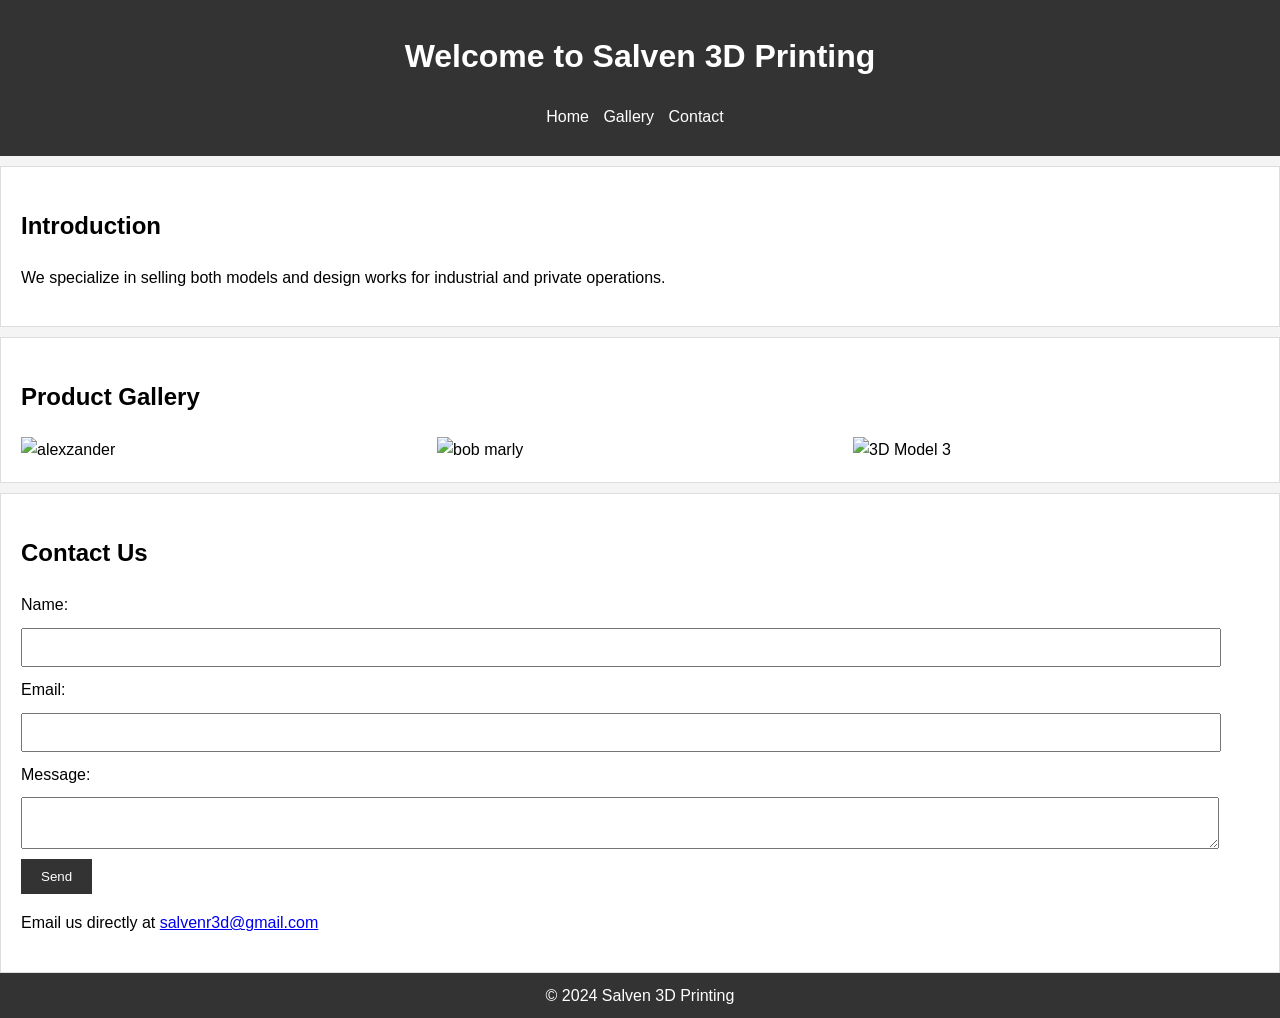
==== index.html @ 59ecc797 "Update index.html" ====
<!DOCTYPE html>
<html lang="en">
<head>
    <meta charset="UTF-8">
    <meta name="viewport" content="width=device-width, initial-scale=1.0">
    <title>Salven 3D Printing</title>
    <link rel="stylesheet" href="styles.css">
</head>
<body>
    <header>
        <h1>Welcome to Salven 3D Printing</h1>
        <nav>
            <ul>
                <li><a href="#introduction">Home</a></li>
                <li><a href="#gallery">Gallery</a></li>
                <li><a href="#contact">Contact</a></li>
            </ul>
        </nav>
    </header>

    <section id="introduction">
        <h2>Introduction</h2>
        <p>We specialize in selling both models and design works for industrial and private operations.</p>
    </section>

    <section id="gallery">
        <h2>Product Gallery</h2>
        <div class="photo-grid">
            <img src="photo1.jpg" alt="alexzander">
            <img src="photo2.jpg" alt="bob marly ">
            <img src="C:\Users\1rsal\OneDrive\Bilder\Saved Pictures" alt="3D Model 3">
            <!-- Add more images as needed -->
        </div>
    </section>

    <section id="contact">
        <h2>Contact Us</h2>
        <form>
            <label for="name">Name:</label>
            <input type="text" id="name" name="name" required>
            <label for="email">Email:</label>
            <input type="email" id="email" name="email" required>
            <label for="message">Message:</label>
            <textarea id="message" name="message" required></textarea>
            <button type="submit">Send</button>
        </form>
        <p>Email us directly at <a href="mailto:salvenr3d@gmail.com">salvenr3d@gmail.com</a></p>
    </section>

    <footer>
        <p>&copy; 2024 Salven 3D Printing</p>
    </footer>
</body>
</html>
---- styles.css ----
body {
    font-family: Arial, sans-serif;
    line-height: 1.6;
    margin: 0;
    padding: 0;
    background: #f4f4f4;
}

header {
    background: #333;
    color: #fff;
    padding: 10px 20px;
    text-align: center;
}

nav ul {
    list-style: none;
    padding: 0;
}

nav ul li {
    display: inline;
    margin-right: 10px;
}

nav ul li a {
    color: #fff;
    text-decoration: none;
}

section {
    padding: 20px;
    margin-top: 10px;
    background: #fff;
    border: 1px solid #ddd;
}

.photo-grid {
    display: grid;
    grid-template-columns: repeat(3, 1fr);
    gap: 10px;
}

.photo-grid img {
    width: 100%;
    height: auto;
}

footer {
    text-align: center;
    padding: 10px 0;
    background: #333;
    color: #fff;
}

form label, form input, form textarea {
    display: block;
    margin: 10px 0;
}

form input, form textarea {
    width: 95%;
    padding: 10px;
}

form button {
    display: inline-block;
    padding: 10px 20px;
    background: #333;
    color: #fff;
    border: none;
    cursor: pointer;
}

footer p {
    margin: 0;
}
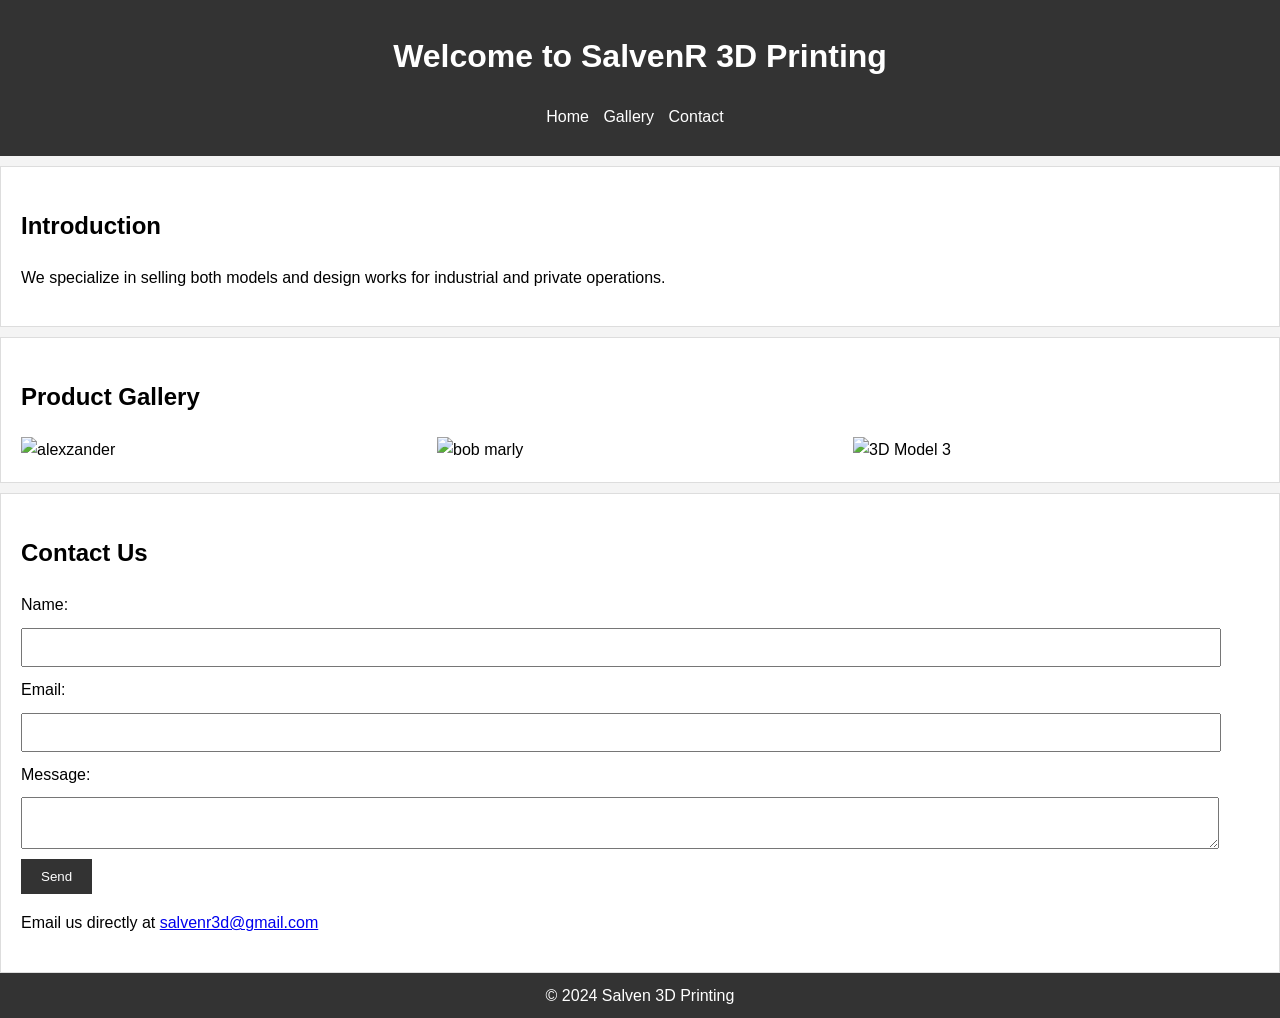
==== commit 6ae9f183: "Update index.html" ====
--- a/index.html
+++ b/index.html
@@ -3,12 +3,12 @@
 <head>
     <meta charset="UTF-8">
     <meta name="viewport" content="width=device-width, initial-scale=1.0">
-    <title>Salven 3D Printing</title>
+    <title>SalvenR 3D Printing</title>
     <link rel="stylesheet" href="styles.css">
 </head>
 <body>
     <header>
-        <h1>Welcome to Salven 3D Printing</h1>
+        <h1>Welcome to SalvenR 3D Printing</h1>
         <nav>
             <ul>
                 <li><a href="#introduction">Home</a></li>
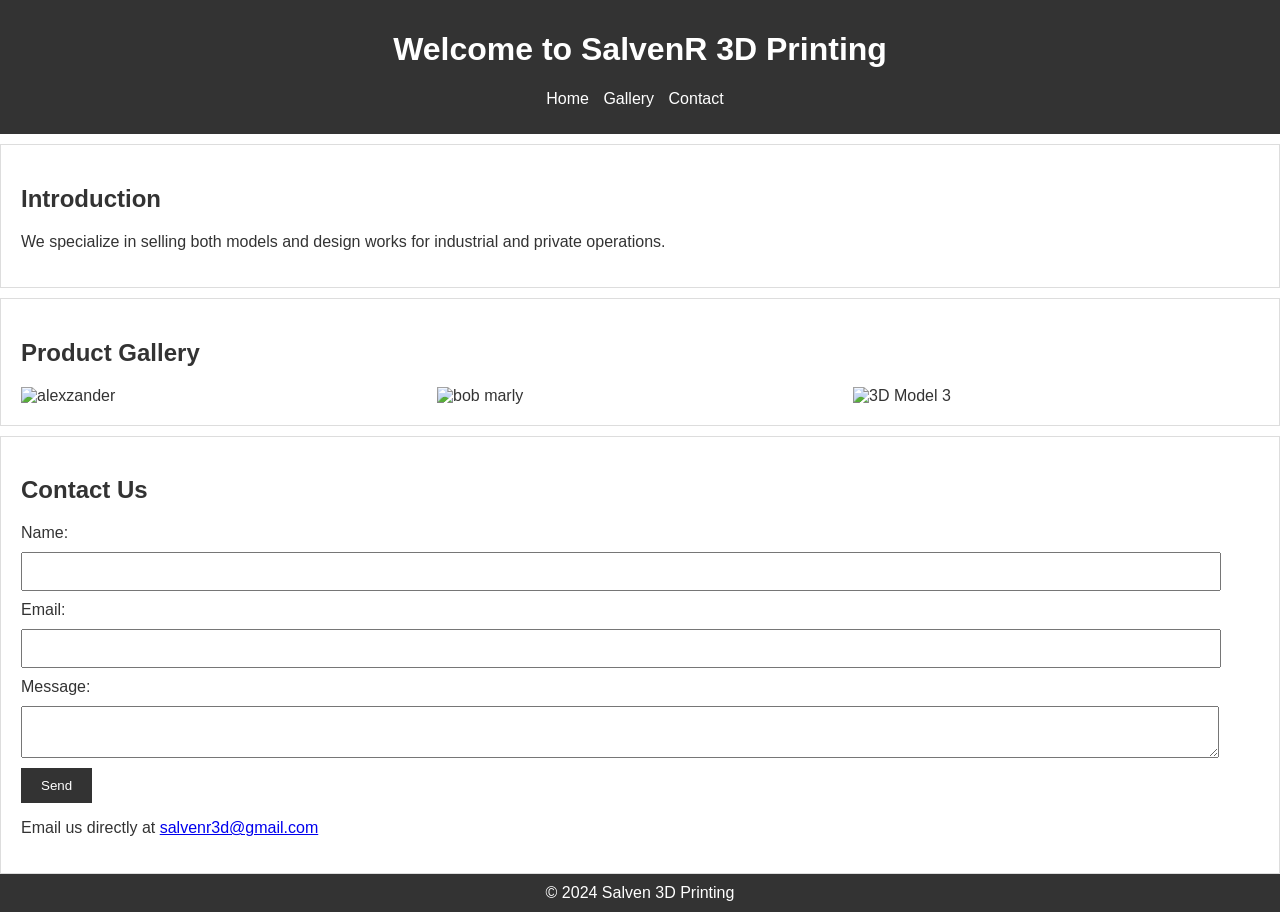
==== commit c695b893: "Update index.html" ====
--- a/index.html
+++ b/index.html
@@ -28,7 +28,7 @@
         <div class="photo-grid">
             <img src="photo1.jpg" alt="alexzander">
             <img src="photo2.jpg" alt="bob marly ">
-            <img src="C:\Users\1rsal\OneDrive\Bilder\Saved Pictures" alt="3D Model 3">
+            <img src="https://drive.google.com/file/d/1BnkYKlofhI4ng4POTzbJ_2HjD_V9tHUJ/view?usp=sharing" alt="3D Model 3">
             <!-- Add more images as needed -->
         </div>
     </section>
--- a/styles.css
+++ b/styles.css
@@ -1,9 +1,13 @@
 body {
-    font-family: Arial, sans-serif;
-    line-height: 1.6;
+    background-image: url(' https://drive.google.com/file/d/1BnkYKlofhI4ng4POTzbJ_2HjD_V9tHUJ/view?usp=sharing'); /* URL of the image */
+    background-size: cover; /* Cover the entire page */
+    background-position: center; /* Center the background image */
+    background-repeat: no-repeat; /* Do not repeat the image */
+    background-attachment: fixed; /* Optional: makes the background fixed during scroll */
+    font-family: 'Arial', sans-serif;
+    color: #333;
     margin: 0;
     padding: 0;
-    background: #f4f4f4;
 }
 
 header {
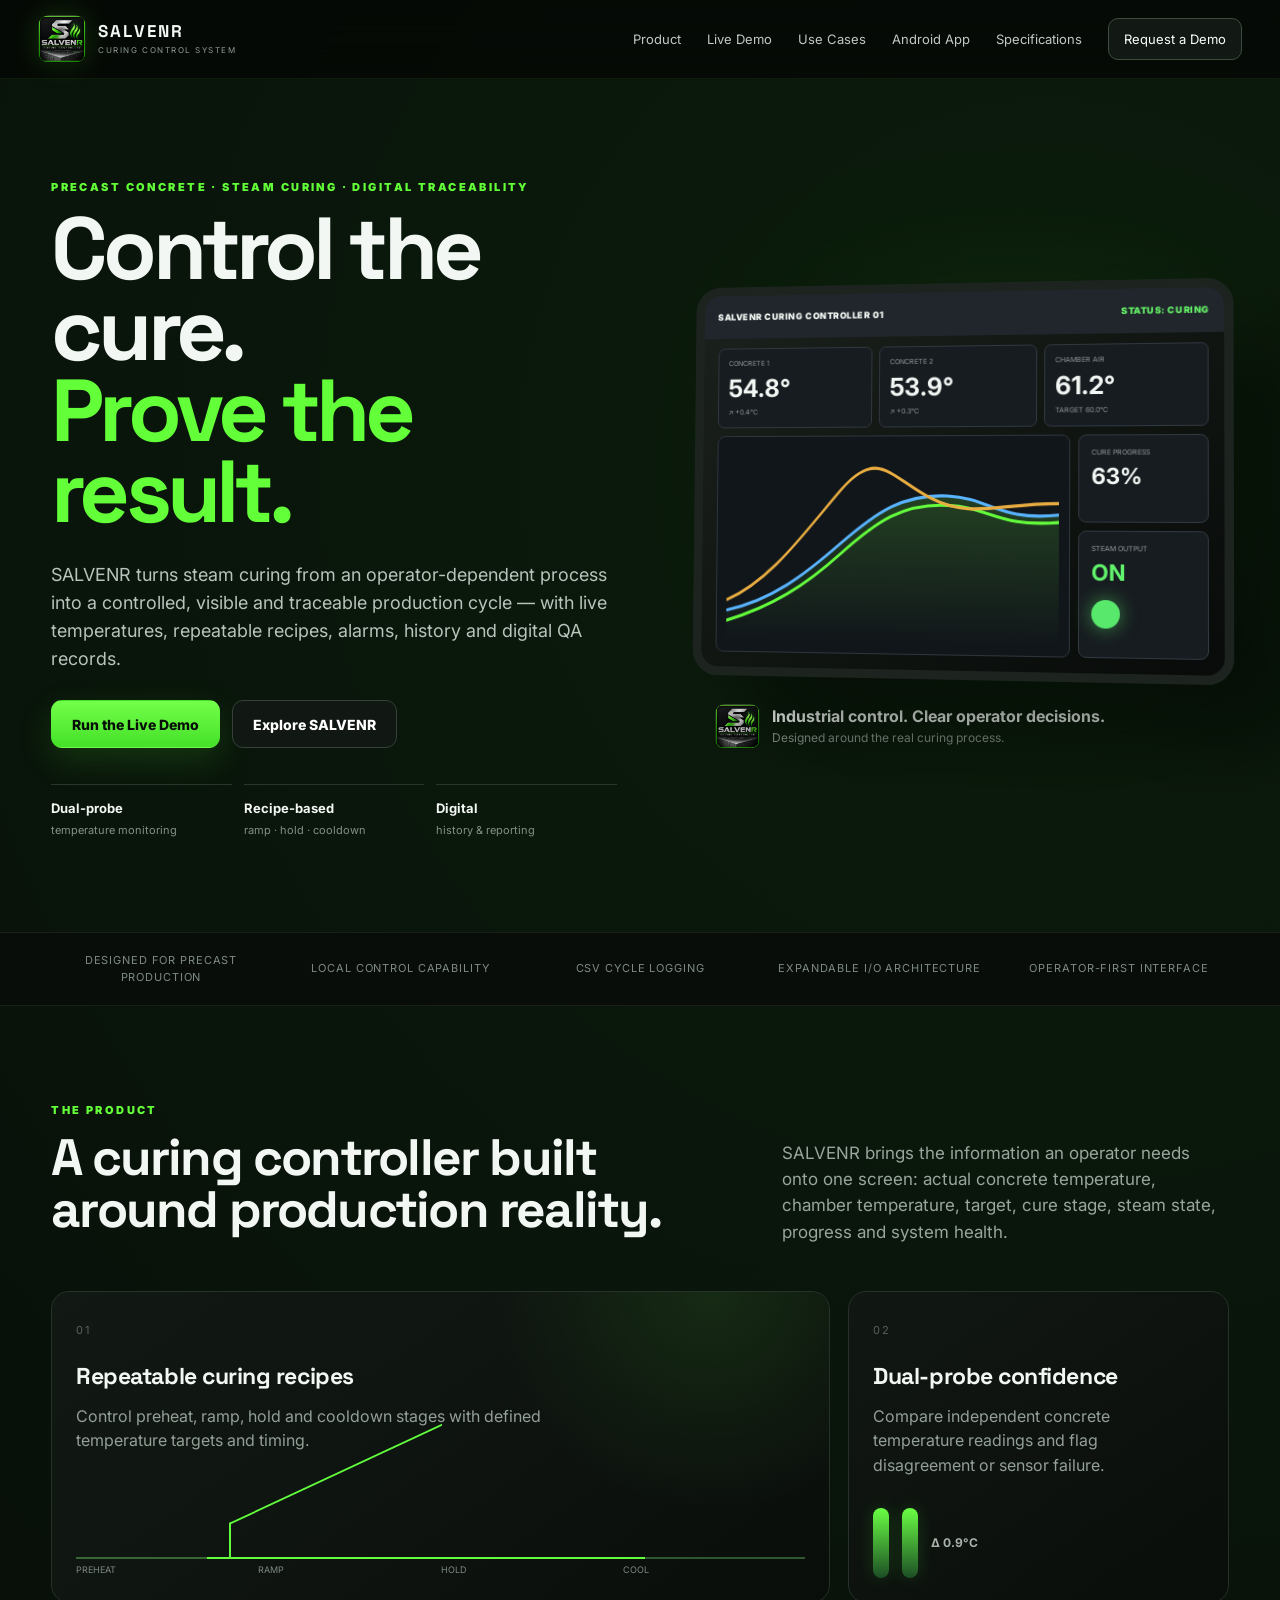
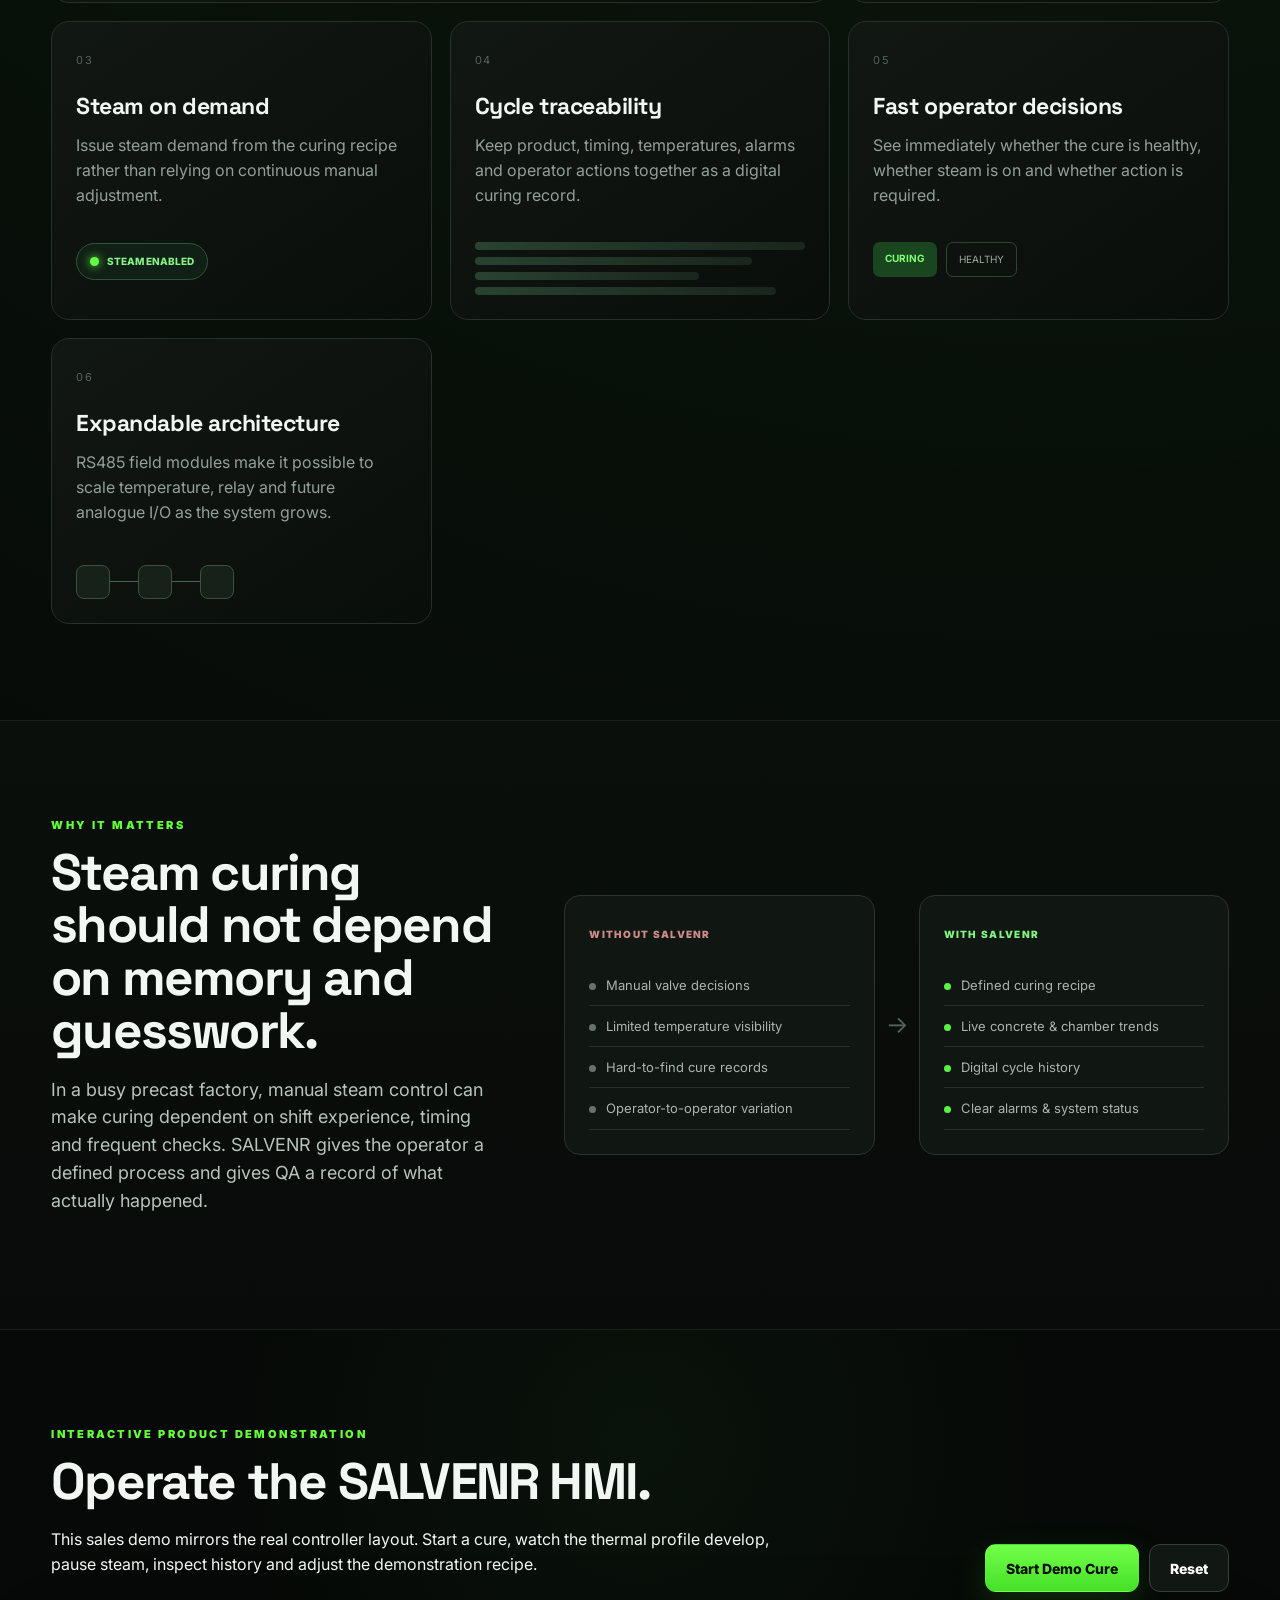
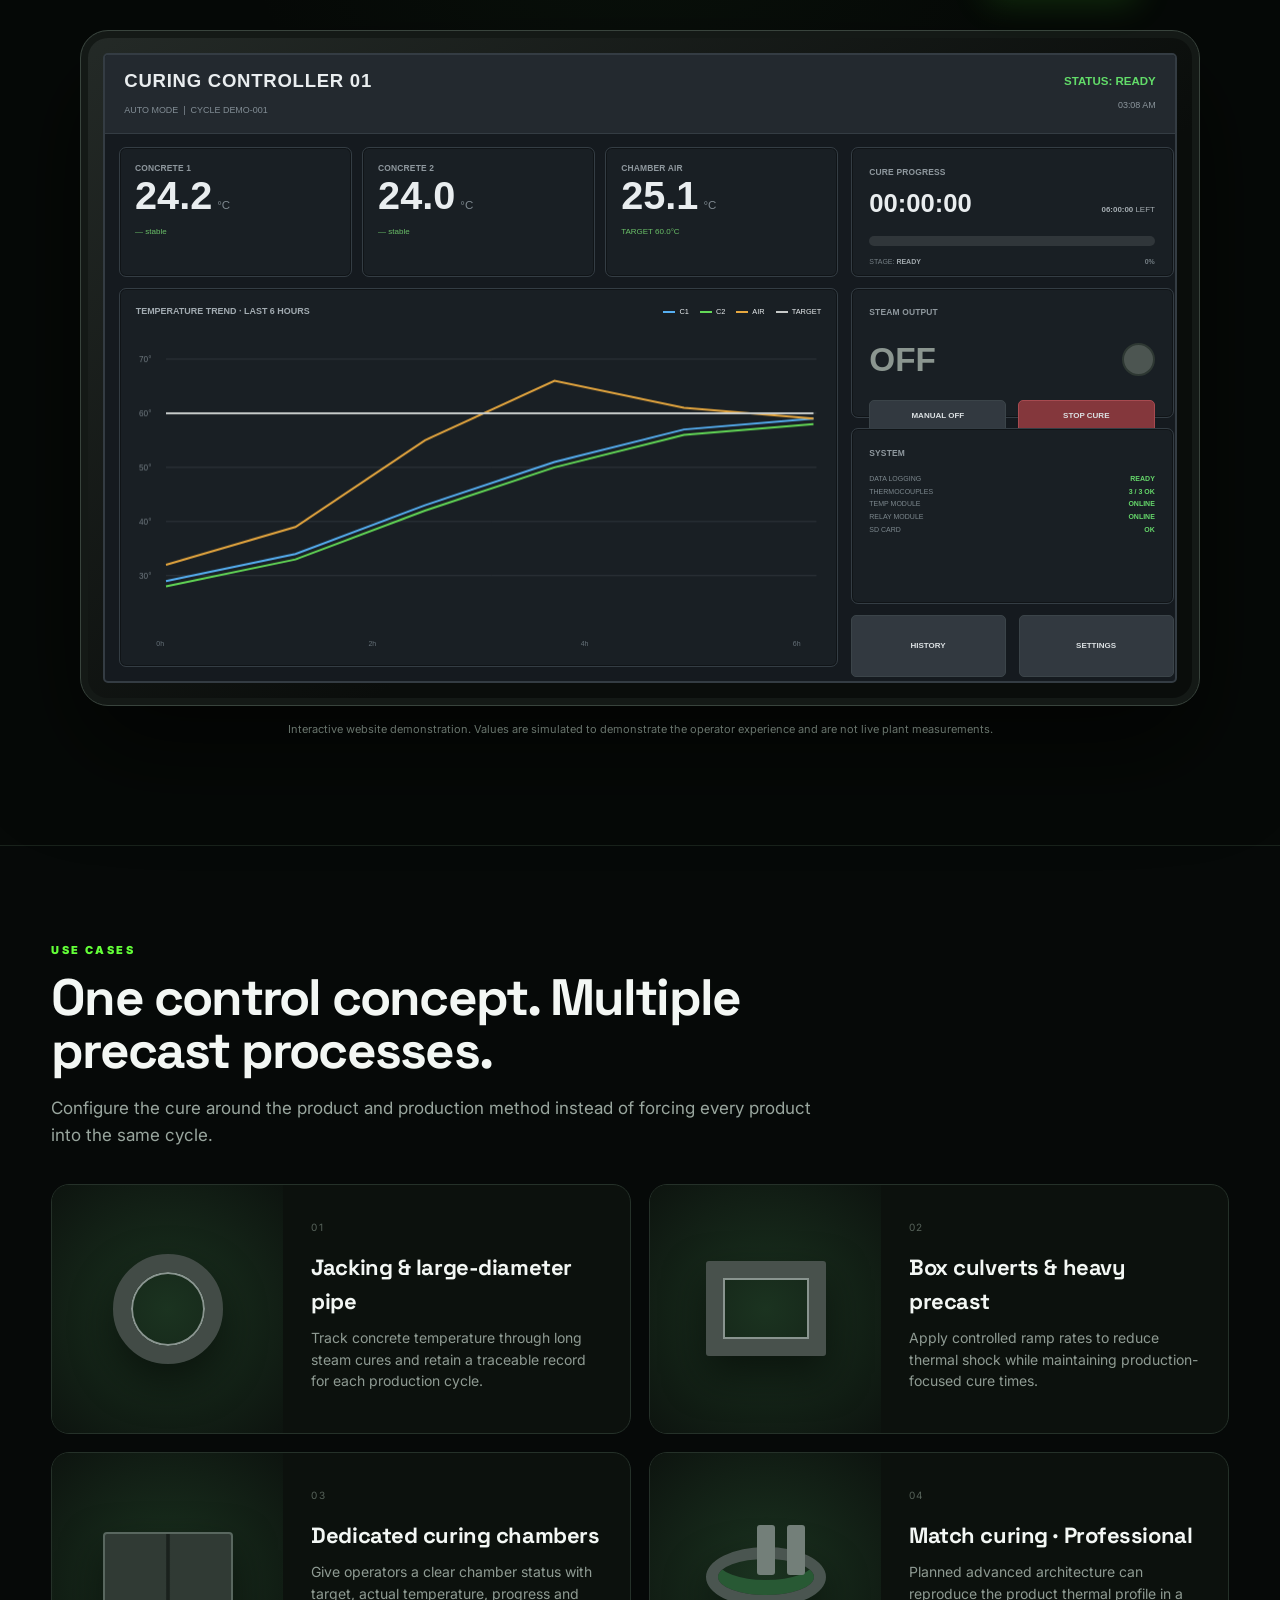
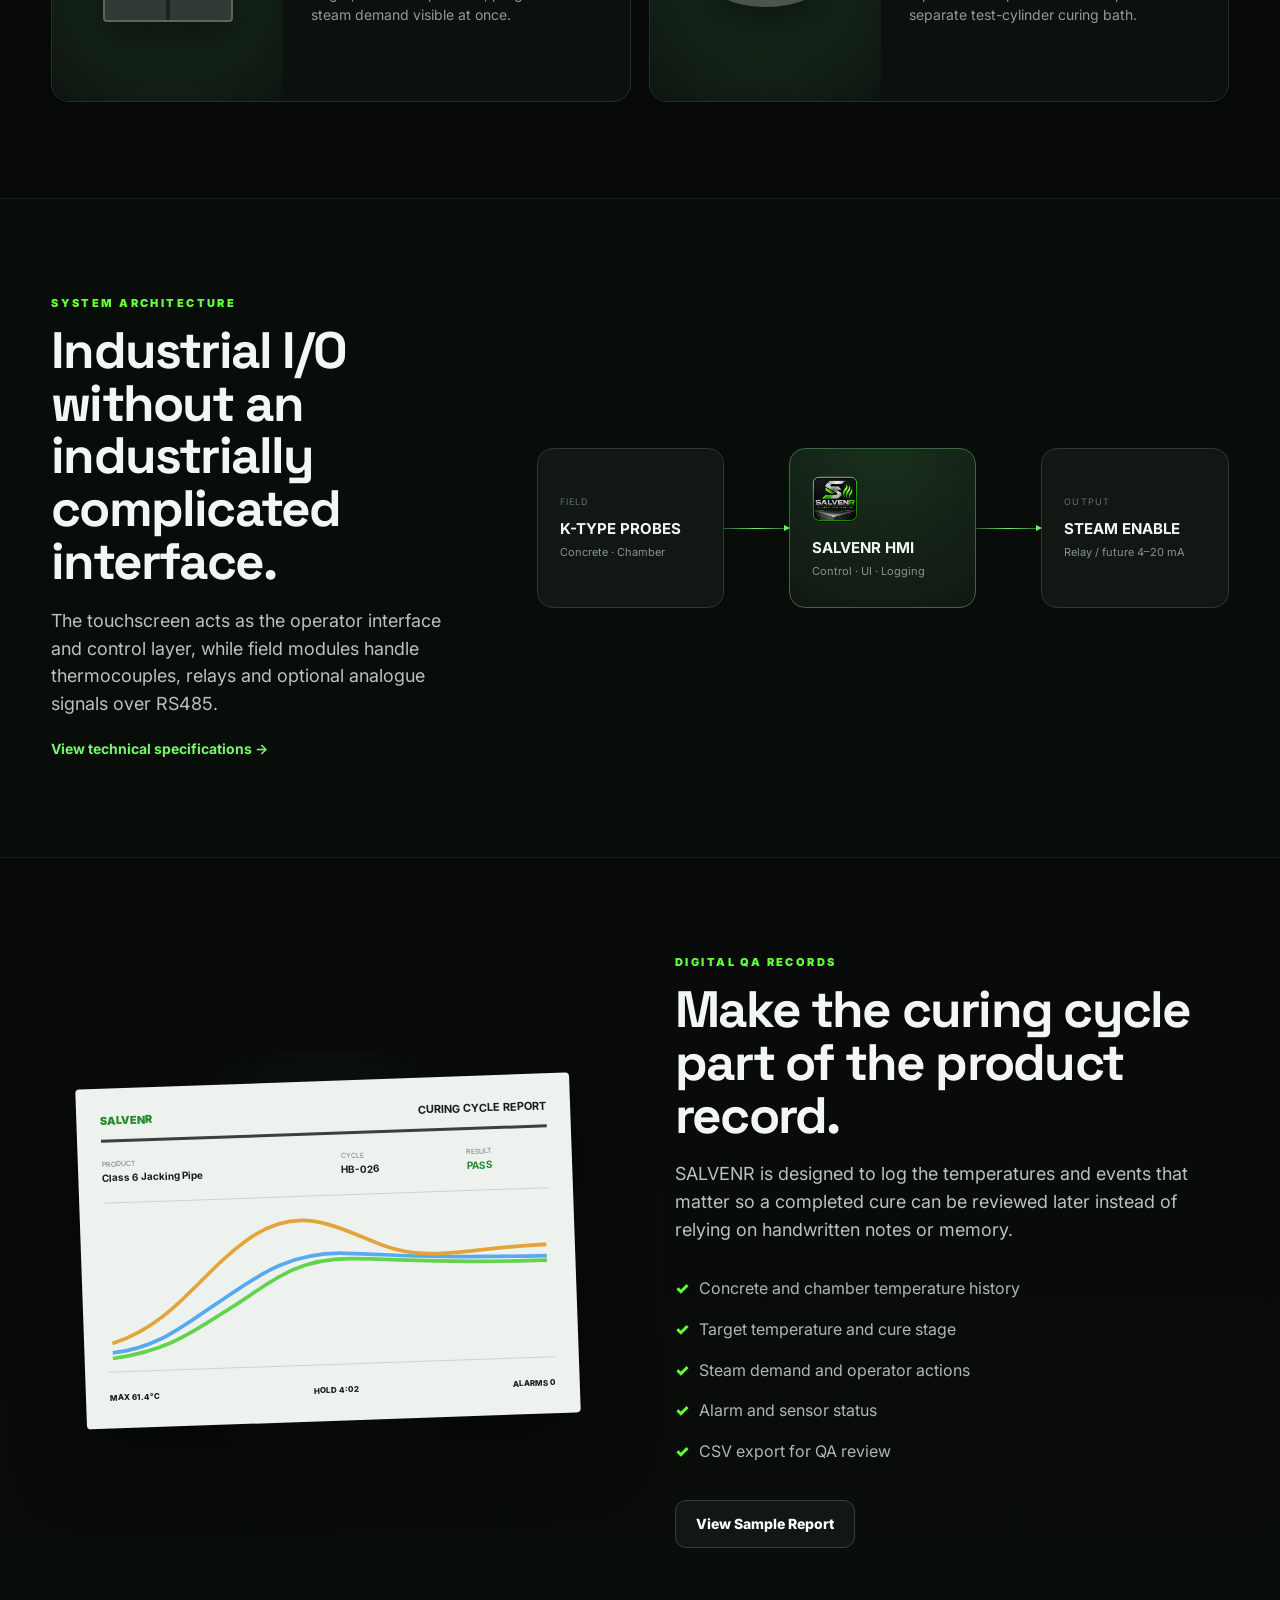
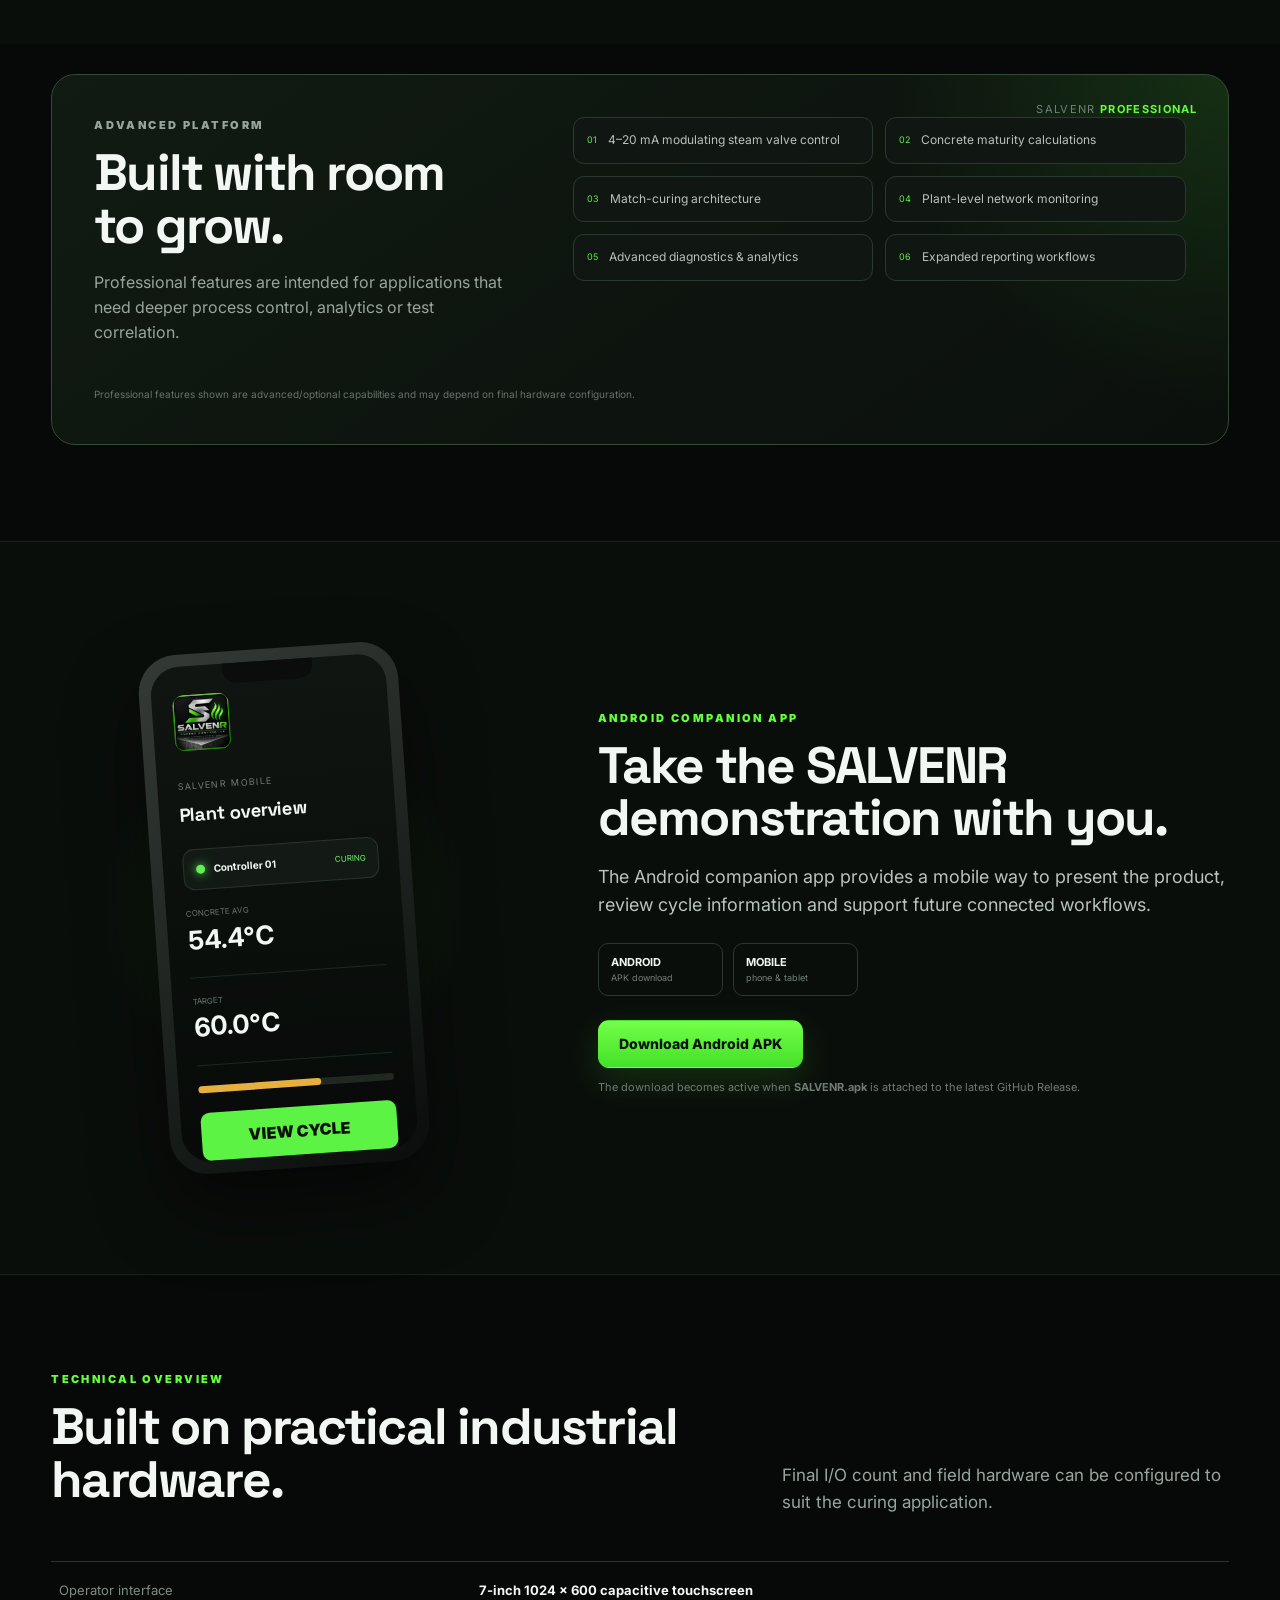
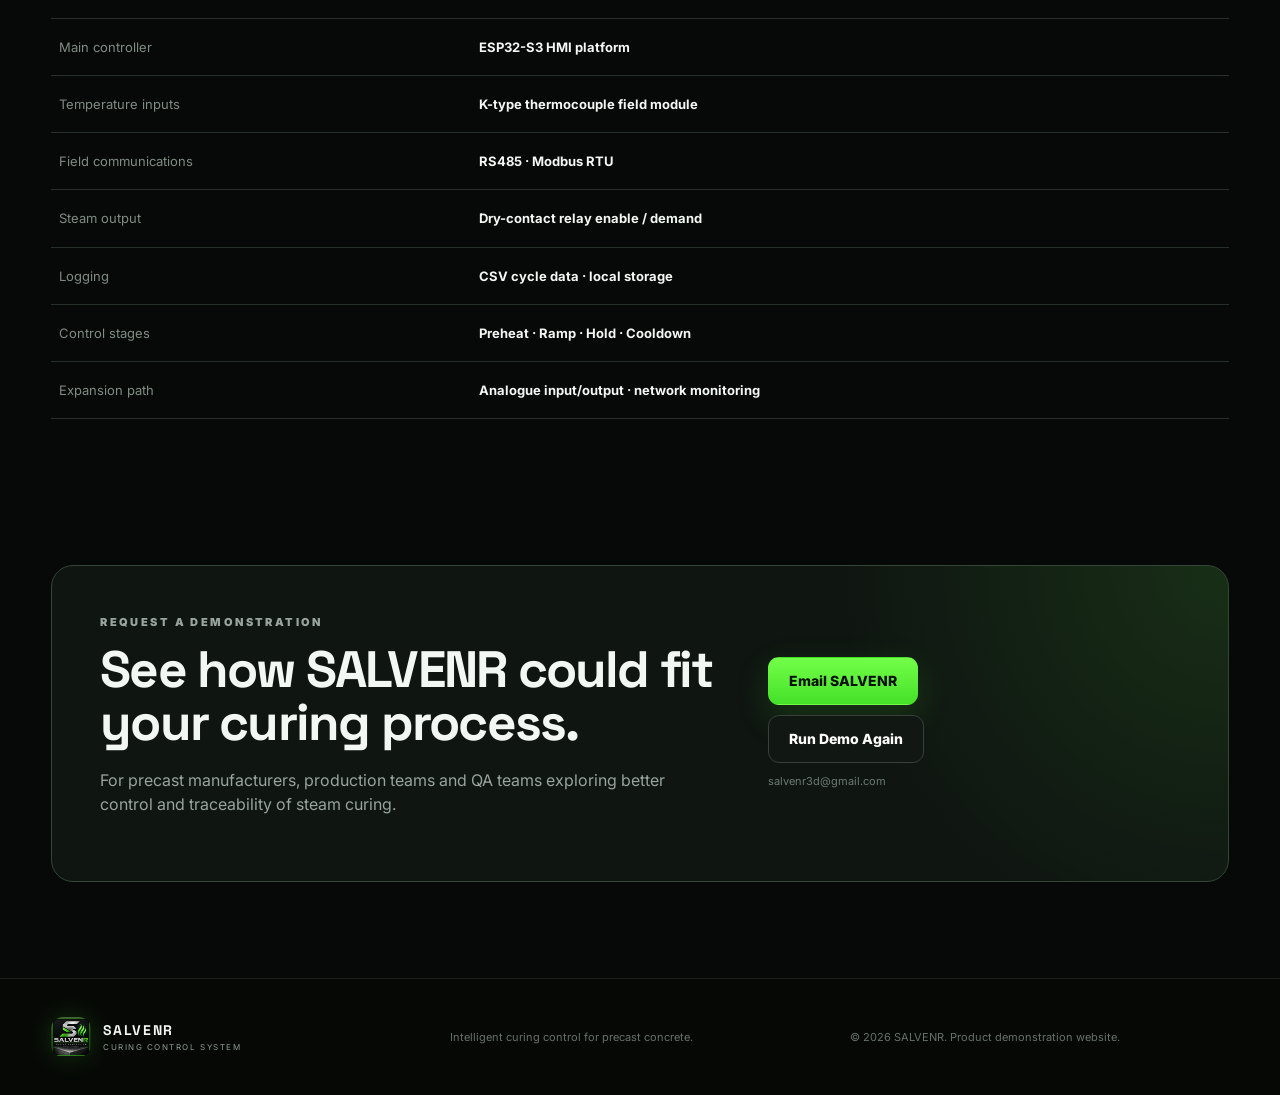
==== commit ef840702: "Add files via upload" ====
--- a/index.html
+++ b/index.html
@@ -1,54 +1,525 @@
 <!DOCTYPE html>
 <html lang="en">
 <head>
-    <meta charset="UTF-8">
-    <meta name="viewport" content="width=device-width, initial-scale=1.0">
-    <title>SalvenR 3D Printing</title>
-    <link rel="stylesheet" href="styles.css">
+  <meta charset="UTF-8">
+  <meta name="viewport" content="width=device-width, initial-scale=1.0">
+  <meta name="description" content="SALVENR intelligent steam-curing control for precast concrete. Explore the system, run an interactive curing demo and download the Android companion app.">
+  <meta name="theme-color" content="#070a08">
+  <title>SALVENR | Intelligent Concrete Curing Control</title>
+  <link rel="icon" href="assets/salvenr-logo.png">
+  <link rel="stylesheet" href="styles.css">
 </head>
 <body>
-    <header>
-        <h1>Welcome to SalvenR 3D Printing</h1>
-        <nav>
+  <div class="page-noise" aria-hidden="true"></div>
+
+  <header class="site-header" id="top">
+    <div class="nav-shell">
+      <a class="brand" href="#top" aria-label="SALVENR home">
+        <img src="assets/salvenr-logo.png" alt="SALVENR logo">
+        <span><strong>SALVENR</strong><small>CURING CONTROL SYSTEM</small></span>
+      </a>
+      <button class="nav-toggle" id="navToggle" aria-label="Open navigation" aria-expanded="false">☰</button>
+      <nav class="nav-links" id="navLinks">
+        <a href="#product">Product</a>
+        <a href="#demo">Live Demo</a>
+        <a href="#use-cases">Use Cases</a>
+        <a href="#app">Android App</a>
+        <a href="#specs">Specifications</a>
+        <a class="nav-cta" href="#contact">Request a Demo</a>
+      </nav>
+    </div>
+  </header>
+
+  <main>
+    <section class="hero">
+      <div class="hero-grid shell">
+        <div class="hero-copy">
+          <p class="eyebrow">PRECAST CONCRETE · STEAM CURING · DIGITAL TRACEABILITY</p>
+          <h1>Control the cure.<br><span>Prove the result.</span></h1>
+          <p class="hero-lead">
+            SALVENR turns steam curing from an operator-dependent process into a controlled,
+            visible and traceable production cycle — with live temperatures, repeatable recipes,
+            alarms, history and digital QA records.
+          </p>
+          <div class="hero-actions">
+            <a class="button primary" href="#demo">Run the Live Demo</a>
+            <a class="button ghost" href="#product">Explore SALVENR</a>
+          </div>
+          <div class="hero-proof">
+            <div><strong>Dual-probe</strong><span>temperature monitoring</span></div>
+            <div><strong>Recipe-based</strong><span>ramp · hold · cooldown</span></div>
+            <div><strong>Digital</strong><span>history & reporting</span></div>
+          </div>
+        </div>
+
+        <div class="hero-product">
+          <div class="device-glow"></div>
+          <div class="device-frame device-mini" aria-hidden="true">
+            <div class="device-topline">
+              <span>SALVENR CURING CONTROLLER 01</span>
+              <span class="online">STATUS: CURING</span>
+            </div>
+            <div class="mini-grid">
+              <div class="mini-temp"><small>CONCRETE 1</small><b>54.8°</b><span>↗ +0.4°C</span></div>
+              <div class="mini-temp"><small>CONCRETE 2</small><b>53.9°</b><span>↗ +0.3°C</span></div>
+              <div class="mini-temp"><small>CHAMBER AIR</small><b>61.2°</b><span>TARGET 60.0°C</span></div>
+            </div>
+            <div class="mini-lower">
+              <div class="mini-chart">
+                <svg viewBox="0 0 500 190" preserveAspectRatio="none">
+                  <defs>
+                    <linearGradient id="heroFill" x1="0" y1="0" x2="0" y2="1">
+                      <stop offset="0%" stop-color="#71ff45" stop-opacity=".18"/>
+                      <stop offset="100%" stop-color="#71ff45" stop-opacity="0"/>
+                    </linearGradient>
+                  </defs>
+                  <path d="M0 160 C70 150,120 125,175 94 S270 46,335 48 S410 72,500 66 L500 190 L0 190Z" fill="url(#heroFill)"/>
+                  <path d="M0 160 C70 150,120 125,175 94 S270 46,335 48 S410 72,500 66" fill="none" stroke="#59b4ff" stroke-width="3"/>
+                  <path d="M0 170 C70 156,120 136,175 104 S270 55,335 57 S410 78,500 73" fill="none" stroke="#64ff3c" stroke-width="3"/>
+                  <path d="M0 150 C70 130,120 83,175 42 S250 30,310 50 S410 55,500 55" fill="none" stroke="#e9ad41" stroke-width="3"/>
+                </svg>
+              </div>
+              <div class="mini-side">
+                <div><small>CURE PROGRESS</small><b>63%</b></div>
+                <div class="mini-steam"><small>STEAM OUTPUT</small><b>ON</b><i></i></div>
+              </div>
+            </div>
+          </div>
+          <div class="product-caption">
+            <img src="assets/salvenr-logo.png" alt="">
+            <div><strong>Industrial control. Clear operator decisions.</strong><span>Designed around the real curing process.</span></div>
+          </div>
+        </div>
+      </div>
+    </section>
+
+    <section class="trust-strip">
+      <div class="shell trust-grid">
+        <span>Designed for precast production</span>
+        <span>Local control capability</span>
+        <span>CSV cycle logging</span>
+        <span>Expandable I/O architecture</span>
+        <span>Operator-first interface</span>
+      </div>
+    </section>
+
+    <section class="section shell" id="product">
+      <div class="section-heading split-heading">
+        <div>
+          <p class="eyebrow">THE PRODUCT</p>
+          <h2>A curing controller built around production reality.</h2>
+        </div>
+        <p>
+          SALVENR brings the information an operator needs onto one screen: actual concrete temperature,
+          chamber temperature, target, cure stage, steam state, progress and system health.
+        </p>
+      </div>
+
+      <div class="feature-grid">
+        <article class="feature-card featured">
+          <span class="feature-number">01</span>
+          <h3>Repeatable curing recipes</h3>
+          <p>Control preheat, ramp, hold and cooldown stages with defined temperature targets and timing.</p>
+          <div class="recipe-visual">
+            <span>PREHEAT</span><span>RAMP</span><span>HOLD</span><span>COOL</span>
+            <div class="recipe-line"></div>
+          </div>
+        </article>
+
+        <article class="feature-card">
+          <span class="feature-number">02</span>
+          <h3>Dual-probe confidence</h3>
+          <p>Compare independent concrete temperature readings and flag disagreement or sensor failure.</p>
+          <div class="sensor-pair"><i></i><i></i><b>Δ 0.9°C</b></div>
+        </article>
+
+        <article class="feature-card">
+          <span class="feature-number">03</span>
+          <h3>Steam on demand</h3>
+          <p>Issue steam demand from the curing recipe rather than relying on continuous manual adjustment.</p>
+          <div class="steam-pill"><i></i> STEAM ENABLED</div>
+        </article>
+
+        <article class="feature-card">
+          <span class="feature-number">04</span>
+          <h3>Cycle traceability</h3>
+          <p>Keep product, timing, temperatures, alarms and operator actions together as a digital curing record.</p>
+          <div class="log-lines"><i></i><i></i><i></i><i></i></div>
+        </article>
+
+        <article class="feature-card">
+          <span class="feature-number">05</span>
+          <h3>Fast operator decisions</h3>
+          <p>See immediately whether the cure is healthy, whether steam is on and whether action is required.</p>
+          <div class="decision-row"><b>CURING</b><span>HEALTHY</span></div>
+        </article>
+
+        <article class="feature-card">
+          <span class="feature-number">06</span>
+          <h3>Expandable architecture</h3>
+          <p>RS485 field modules make it possible to scale temperature, relay and future analogue I/O as the system grows.</p>
+          <div class="nodes"><i></i><em></em><i></i><em></em><i></i></div>
+        </article>
+      </div>
+    </section>
+
+    <section class="section problem-section">
+      <div class="shell problem-grid">
+        <div>
+          <p class="eyebrow">WHY IT MATTERS</p>
+          <h2>Steam curing should not depend on memory and guesswork.</h2>
+          <p class="section-copy">
+            In a busy precast factory, manual steam control can make curing dependent on shift experience,
+            timing and frequent checks. SALVENR gives the operator a defined process and gives QA a record of what actually happened.
+          </p>
+        </div>
+        <div class="before-after">
+          <div class="ba-card before">
+            <span>WITHOUT SALVENR</span>
             <ul>
-                <li><a href="#introduction">Home</a></li>
-                <li><a href="#gallery">Gallery</a></li>
-                <li><a href="#contact">Contact</a></li>
+              <li>Manual valve decisions</li>
+              <li>Limited temperature visibility</li>
+              <li>Hard-to-find cure records</li>
+              <li>Operator-to-operator variation</li>
             </ul>
-        </nav>
-    </header>
-
-    <section id="introduction">
-        <h2>Introduction</h2>
-        <p>We specialize in selling both models and design works for industrial and private operations.</p>
-    </section>
-
-    <section id="gallery">
-        <h2>Product Gallery</h2>
-        <div class="photo-grid">
-            <img src="photo1.jpg" alt="alexzander">
-            <img src="photo2.jpg" alt="bob marly ">
-            <img src="https://drive.google.com/file/d/1BnkYKlofhI4ng4POTzbJ_2HjD_V9tHUJ/view?usp=sharing" alt="3D Model 3">
-            <!-- Add more images as needed -->
-        </div>
-    </section>
-
-    <section id="contact">
-        <h2>Contact Us</h2>
-        <form>
-            <label for="name">Name:</label>
-            <input type="text" id="name" name="name" required>
-            <label for="email">Email:</label>
-            <input type="email" id="email" name="email" required>
-            <label for="message">Message:</label>
-            <textarea id="message" name="message" required></textarea>
-            <button type="submit">Send</button>
-        </form>
-        <p>Email us directly at <a href="mailto:salvenr3d@gmail.com">salvenr3d@gmail.com</a></p>
-    </section>
-
-    <footer>
-        <p>&copy; 2024 Salven 3D Printing</p>
-    </footer>
+          </div>
+          <div class="ba-arrow">→</div>
+          <div class="ba-card after">
+            <span>WITH SALVENR</span>
+            <ul>
+              <li>Defined curing recipe</li>
+              <li>Live concrete & chamber trends</li>
+              <li>Digital cycle history</li>
+              <li>Clear alarms & system status</li>
+            </ul>
+          </div>
+        </div>
+      </div>
+    </section>
+
+    <section class="section demo-section" id="demo">
+      <div class="shell">
+        <div class="section-heading demo-heading">
+          <div>
+            <p class="eyebrow">INTERACTIVE PRODUCT DEMONSTRATION</p>
+            <h2>Operate the SALVENR HMI.</h2>
+            <p>This sales demo mirrors the real controller layout. Start a cure, watch the thermal profile develop, pause steam, inspect history and adjust the demonstration recipe.</p>
+          </div>
+          <div class="demo-actions">
+            <button class="button primary" id="startDemo">Start Demo Cure</button>
+            <button class="button ghost" id="resetDemo">Reset</button>
+          </div>
+        </div>
+
+        <div class="hmi-bezel">
+          <div class="hmi" id="hmi">
+            <div class="hmi-header">
+              <div>
+                <strong>CURING CONTROLLER 01</strong>
+                <small><span id="modeLabel">AUTO MODE</span> &nbsp;|&nbsp; CYCLE <span id="cycleRef">DEMO-001</span></small>
+              </div>
+              <div class="header-status">
+                <b id="overallStatus">STATUS: READY</b>
+                <span id="hmiClock">12:43</span>
+              </div>
+            </div>
+
+            <div class="hmi-main">
+              <div class="hmi-left">
+                <div class="temperature-row">
+                  <div class="temp-card">
+                    <span>CONCRETE 1</span>
+                    <div><b id="concrete1">24.2</b><em>°C</em></div>
+                    <small id="trend1">— stable</small>
+                  </div>
+                  <div class="temp-card">
+                    <span>CONCRETE 2</span>
+                    <div><b id="concrete2">24.0</b><em>°C</em></div>
+                    <small id="trend2">— stable</small>
+                  </div>
+                  <div class="temp-card">
+                    <span>CHAMBER AIR</span>
+                    <div><b id="chamberAir">25.1</b><em>°C</em></div>
+                    <small>TARGET <span id="targetTemp">60.0</span>°C</small>
+                  </div>
+                </div>
+
+                <div class="trend-panel">
+                  <div class="panel-title-row">
+                    <strong>TEMPERATURE TREND · LAST 6 HOURS</strong>
+                    <div class="legend">
+                      <span class="c1">C1</span>
+                      <span class="c2">C2</span>
+                      <span class="air">AIR</span>
+                      <span class="target">TARGET</span>
+                    </div>
+                  </div>
+                  <canvas id="trendChart"></canvas>
+                  <div class="chart-scale"><span>0h</span><span>2h</span><span>4h</span><span>6h</span></div>
+                </div>
+              </div>
+
+              <aside class="hmi-side">
+                <div class="side-panel progress-panel">
+                  <span>CURE PROGRESS</span>
+                  <div class="progress-time">
+                    <b id="elapsed">00:00:00</b>
+                    <small><strong id="remaining">06:00:00</strong> LEFT</small>
+                  </div>
+                  <div class="hmi-progress"><i id="progressFill"></i></div>
+                  <div class="stage-row"><span>STAGE: <b id="stageLabel">READY</b></span><strong id="progressPct">0%</strong></div>
+                </div>
+
+                <div class="side-panel steam-panel">
+                  <span>STEAM OUTPUT</span>
+                  <div class="steam-state">
+                    <b id="steamState">OFF</b>
+                    <i id="steamLamp"></i>
+                  </div>
+                  <div class="steam-buttons">
+                    <button id="manualOff">MANUAL OFF</button>
+                    <button class="danger" id="stopCure">STOP CURE</button>
+                  </div>
+                </div>
+
+                <div class="side-panel system-panel">
+                  <span>SYSTEM</span>
+                  <dl>
+                    <div><dt>DATA LOGGING</dt><dd id="logStatus">READY</dd></div>
+                    <div><dt>THERMOCOUPLES</dt><dd>3 / 3 OK</dd></div>
+                    <div><dt>TEMP MODULE</dt><dd>ONLINE</dd></div>
+                    <div><dt>RELAY MODULE</dt><dd>ONLINE</dd></div>
+                    <div><dt>SD CARD</dt><dd>OK</dd></div>
+                  </dl>
+                </div>
+
+                <div class="hmi-nav">
+                  <button id="historyBtn">HISTORY</button>
+                  <button id="settingsBtn">SETTINGS</button>
+                </div>
+              </aside>
+            </div>
+
+            <div class="hmi-modal" id="historyModal" aria-hidden="true">
+              <div class="modal-card">
+                <div class="modal-title"><strong>CYCLE HISTORY</strong><button data-close>×</button></div>
+                <table>
+                  <thead><tr><th>Cycle</th><th>Product</th><th>Max</th><th>Hold</th><th>Result</th></tr></thead>
+                  <tbody>
+                    <tr><td>HB-026</td><td>Class 6 Pipe</td><td>61.4°C</td><td>4:02</td><td class="pass">PASS</td></tr>
+                    <tr><td>BC-114</td><td>Box Culvert</td><td>60.8°C</td><td>4:00</td><td class="pass">PASS</td></tr>
+                    <tr><td>MH-318</td><td>Manhole Base</td><td>59.9°C</td><td>3:59</td><td class="pass">PASS</td></tr>
+                  </tbody>
+                </table>
+                <p>Cycle files can be retained as CSV records and used to build QA reports.</p>
+              </div>
+            </div>
+
+            <div class="hmi-modal" id="settingsModal" aria-hidden="true">
+              <div class="modal-card settings-card">
+                <div class="modal-title"><strong>DEMO RECIPE SETTINGS</strong><button data-close>×</button></div>
+                <label>Target temperature <span><input id="settingTarget" type="number" value="60" min="40" max="80" step="0.5"> °C</span></label>
+                <label>Ramp limit <span><input id="settingRamp" type="number" value="12" min="1" max="30"> °C/hr</span></label>
+                <label>Hold time <span><input id="settingHold" type="number" value="4" min="0.5" max="12" step="0.5"> hr</span></label>
+                <label>Cycle reference <span><input id="settingCycle" type="text" value="DEMO-001"></span></label>
+                <button class="button primary modal-save" id="saveSettings">Apply Demo Settings</button>
+              </div>
+            </div>
+          </div>
+        </div>
+
+        <p class="demo-note">Interactive website demonstration. Values are simulated to demonstrate the operator experience and are not live plant measurements.</p>
+      </div>
+    </section>
+
+    <section class="section shell" id="use-cases">
+      <div class="section-heading">
+        <p class="eyebrow">USE CASES</p>
+        <h2>One control concept. Multiple precast processes.</h2>
+        <p>Configure the cure around the product and production method instead of forcing every product into the same cycle.</p>
+      </div>
+
+      <div class="use-case-grid">
+        <article class="use-case">
+          <div class="uc-graphic pipe"><i></i></div>
+          <div><span>01</span><h3>Jacking & large-diameter pipe</h3><p>Track concrete temperature through long steam cures and retain a traceable record for each production cycle.</p></div>
+        </article>
+        <article class="use-case">
+          <div class="uc-graphic culvert"><i></i></div>
+          <div><span>02</span><h3>Box culverts & heavy precast</h3><p>Apply controlled ramp rates to reduce thermal shock while maintaining production-focused cure times.</p></div>
+        </article>
+        <article class="use-case">
+          <div class="uc-graphic chamber"><i></i></div>
+          <div><span>03</span><h3>Dedicated curing chambers</h3><p>Give operators a clear chamber status with target, actual temperature, progress and steam demand visible at once.</p></div>
+        </article>
+        <article class="use-case">
+          <div class="uc-graphic match"><i></i></div>
+          <div><span>04</span><h3>Match curing · Professional</h3><p>Planned advanced architecture can reproduce the product thermal profile in a separate test-cylinder curing bath.</p></div>
+        </article>
+      </div>
+    </section>
+
+    <section class="section architecture-section">
+      <div class="shell architecture-grid">
+        <div>
+          <p class="eyebrow">SYSTEM ARCHITECTURE</p>
+          <h2>Industrial I/O without an industrially complicated interface.</h2>
+          <p class="section-copy">
+            The touchscreen acts as the operator interface and control layer, while field modules handle
+            thermocouples, relays and optional analogue signals over RS485.
+          </p>
+          <a class="text-link" href="#specs">View technical specifications →</a>
+        </div>
+        <div class="architecture-diagram">
+          <div class="arch-node sensor-node"><small>FIELD</small><strong>K-TYPE PROBES</strong><span>Concrete · Chamber</span></div>
+          <div class="arch-line"></div>
+          <div class="arch-node core-node"><img src="assets/salvenr-logo.png" alt=""><strong>SALVENR HMI</strong><span>Control · UI · Logging</span></div>
+          <div class="arch-line"></div>
+          <div class="arch-node output-node"><small>OUTPUT</small><strong>STEAM ENABLE</strong><span>Relay / future 4–20 mA</span></div>
+        </div>
+      </div>
+    </section>
+
+    <section class="section report-section">
+      <div class="shell report-grid">
+        <div class="report-preview">
+          <div class="report-page">
+            <div class="report-head"><span>SALVENR</span><b>CURING CYCLE REPORT</b></div>
+            <div class="report-meta">
+              <div><small>PRODUCT</small><b>Class 6 Jacking Pipe</b></div>
+              <div><small>CYCLE</small><b>HB-026</b></div>
+              <div><small>RESULT</small><b class="ok">PASS</b></div>
+            </div>
+            <svg viewBox="0 0 520 180" preserveAspectRatio="none">
+              <path d="M5 160 C60 156,90 132,130 110 S210 58,280 62 S360 70,515 72" fill="none" stroke="#57aaef" stroke-width="4"/>
+              <path d="M5 166 C70 160,100 140,145 116 S220 66,285 68 S370 76,515 77" fill="none" stroke="#61d34c" stroke-width="4"/>
+              <path d="M5 150 C80 130,110 77,170 42 S270 34,325 55 S430 60,515 60" fill="none" stroke="#e3a43a" stroke-width="4"/>
+            </svg>
+            <div class="report-bottom"><span>MAX 61.4°C</span><span>HOLD 4:02</span><span>ALARMS 0</span></div>
+          </div>
+        </div>
+
+        <div>
+          <p class="eyebrow">DIGITAL QA RECORDS</p>
+          <h2>Make the curing cycle part of the product record.</h2>
+          <p class="section-copy">
+            SALVENR is designed to log the temperatures and events that matter so a completed cure can be reviewed later
+            instead of relying on handwritten notes or memory.
+          </p>
+          <ul class="check-list">
+            <li>Concrete and chamber temperature history</li>
+            <li>Target temperature and cure stage</li>
+            <li>Steam demand and operator actions</li>
+            <li>Alarm and sensor status</li>
+            <li>CSV export for QA review</li>
+          </ul>
+          <a class="button ghost" href="sample-report.html">View Sample Report</a>
+        </div>
+      </div>
+    </section>
+
+    <section class="section pro-section">
+      <div class="shell pro-card">
+        <div class="pro-label">SALVENR <b>PROFESSIONAL</b></div>
+        <div class="pro-grid">
+          <div>
+            <p class="eyebrow">ADVANCED PLATFORM</p>
+            <h2>Built with room to grow.</h2>
+            <p>Professional features are intended for applications that need deeper process control, analytics or test correlation.</p>
+          </div>
+          <div class="pro-features">
+            <span><i>01</i>4–20 mA modulating steam valve control</span>
+            <span><i>02</i>Concrete maturity calculations</span>
+            <span><i>03</i>Match-curing architecture</span>
+            <span><i>04</i>Plant-level network monitoring</span>
+            <span><i>05</i>Advanced diagnostics & analytics</span>
+            <span><i>06</i>Expanded reporting workflows</span>
+          </div>
+        </div>
+        <small>Professional features shown are advanced/optional capabilities and may depend on final hardware configuration.</small>
+      </div>
+    </section>
+
+    <section class="section app-section" id="app">
+      <div class="shell app-grid">
+        <div class="phone-wrap">
+          <div class="phone">
+            <div class="phone-top"></div>
+            <div class="phone-screen">
+              <img src="assets/salvenr-logo.png" alt="">
+              <small>SALVENR MOBILE</small>
+              <h3>Plant overview</h3>
+              <div class="phone-status"><span></span><b>Controller 01</b><em>CURING</em></div>
+              <div class="phone-reading"><small>CONCRETE AVG</small><b>54.4°C</b></div>
+              <div class="phone-reading"><small>TARGET</small><b>60.0°C</b></div>
+              <div class="phone-mini-progress"><i></i></div>
+              <button>VIEW CYCLE</button>
+            </div>
+          </div>
+        </div>
+        <div>
+          <p class="eyebrow">ANDROID COMPANION APP</p>
+          <h2>Take the SALVENR demonstration with you.</h2>
+          <p class="section-copy">
+            The Android companion app provides a mobile way to present the product, review cycle information and support future connected workflows.
+          </p>
+          <div class="app-badges">
+            <div><b>ANDROID</b><span>APK download</span></div>
+            <div><b>MOBILE</b><span>phone & tablet</span></div>
+          </div>
+          <a class="button primary" href="https://github.com/SalveneR/salvenr/releases/latest/download/SALVENR.apk">Download Android APK</a>
+          <p class="download-note">The download becomes active when <strong>SALVENR.apk</strong> is attached to the latest GitHub Release.</p>
+        </div>
+      </div>
+    </section>
+
+    <section class="section shell" id="specs">
+      <div class="section-heading split-heading">
+        <div>
+          <p class="eyebrow">TECHNICAL OVERVIEW</p>
+          <h2>Built on practical industrial hardware.</h2>
+        </div>
+        <p>Final I/O count and field hardware can be configured to suit the curing application.</p>
+      </div>
+      <div class="spec-grid">
+        <div class="spec-row"><span>Operator interface</span><b>7-inch 1024 × 600 capacitive touchscreen</b></div>
+        <div class="spec-row"><span>Main controller</span><b>ESP32-S3 HMI platform</b></div>
+        <div class="spec-row"><span>Temperature inputs</span><b>K-type thermocouple field module</b></div>
+        <div class="spec-row"><span>Field communications</span><b>RS485 · Modbus RTU</b></div>
+        <div class="spec-row"><span>Steam output</span><b>Dry-contact relay enable / demand</b></div>
+        <div class="spec-row"><span>Logging</span><b>CSV cycle data · local storage</b></div>
+        <div class="spec-row"><span>Control stages</span><b>Preheat · Ramp · Hold · Cooldown</b></div>
+        <div class="spec-row"><span>Expansion path</span><b>Analogue input/output · network monitoring</b></div>
+      </div>
+    </section>
+
+    <section class="section contact-section" id="contact">
+      <div class="shell contact-card">
+        <div>
+          <p class="eyebrow">REQUEST A DEMONSTRATION</p>
+          <h2>See how SALVENR could fit your curing process.</h2>
+          <p>For precast manufacturers, production teams and QA teams exploring better control and traceability of steam curing.</p>
+        </div>
+        <div class="contact-actions">
+          <a class="button primary" href="mailto:salvenr3d@gmail.com?subject=SALVENR%20Curing%20Controller%20Demo%20Enquiry">Email SALVENR</a>
+          <a class="button ghost" href="#demo">Run Demo Again</a>
+          <span>salvenr3d@gmail.com</span>
+        </div>
+      </div>
+    </section>
+  </main>
+
+  <footer>
+    <div class="shell footer-grid">
+      <div class="brand footer-brand">
+        <img src="assets/salvenr-logo.png" alt="SALVENR logo">
+        <span><strong>SALVENR</strong><small>CURING CONTROL SYSTEM</small></span>
+      </div>
+      <p>Intelligent curing control for precast concrete.</p>
+      <p>© <span id="year"></span> SALVENR. Product demonstration website.</p>
+    </div>
+  </footer>
+
+  <script src="app.js"></script>
 </body>
-</html>
+</html>
--- a/styles.css
+++ b/styles.css
@@ -1,81 +1,36 @@
-body {
-    background-image: url(' https://drive.google.com/file/d/1BnkYKlofhI4ng4POTzbJ_2HjD_V9tHUJ/view?usp=sharing'); /* URL of the image */
-    background-size: cover; /* Cover the entire page */
-    background-position: center; /* Center the background image */
-    background-repeat: no-repeat; /* Do not repeat the image */
-    background-attachment: fixed; /* Optional: makes the background fixed during scroll */
-    font-family: 'Arial', sans-serif;
-    color: #333;
-    margin: 0;
-    padding: 0;
-}
-
-header {
-    background: #333;
-    color: #fff;
-    padding: 10px 20px;
-    text-align: center;
-}
-
-nav ul {
-    list-style: none;
-    padding: 0;
-}
-
-nav ul li {
-    display: inline;
-    margin-right: 10px;
-}
-
-nav ul li a {
-    color: #fff;
-    text-decoration: none;
-}
-
-section {
-    padding: 20px;
-    margin-top: 10px;
-    background: #fff;
-    border: 1px solid #ddd;
-}
-
-.photo-grid {
-    display: grid;
-    grid-template-columns: repeat(3, 1fr);
-    gap: 10px;
-}
-
-.photo-grid img {
-    width: 100%;
-    height: auto;
-}
-
-footer {
-    text-align: center;
-    padding: 10px 0;
-    background: #333;
-    color: #fff;
-}
-
-form label, form input, form textarea {
-    display: block;
-    margin: 10px 0;
-}
-
-form input, form textarea {
-    width: 95%;
-    padding: 10px;
-}
-
-form button {
-    display: inline-block;
-    padding: 10px 20px;
-    background: #333;
-    color: #fff;
-    border: none;
-    cursor: pointer;
-}
-
-footer p {
-    margin: 0;
-}
+@import url('https://fonts.googleapis.com/css2?family=Inter:wght@400;500;600;700;800;900&family=Space+Grotesk:wght@500;600;700&display=swap');
+:root{--bg:#060908;--panel:#101612;--line:#253129;--text:#f3f7f4;--muted:#99a69e;--green:#63ff38;--blue:#56aff2;--amber:#e6a73f;--shadow:0 35px 90px rgba(0,0,0,.45)}
+*{box-sizing:border-box}html{scroll-behavior:smooth}body{margin:0;background:radial-gradient(circle at 82% 5%,rgba(74,255,57,.08),transparent 28%),var(--bg);color:var(--text);font-family:Inter,Arial,sans-serif;line-height:1.55;overflow-x:hidden}
+.page-noise{position:fixed;inset:0;pointer-events:none;opacity:.18;z-index:-1;background-image:linear-gradient(rgba(255,255,255,.015) 1px,transparent 1px),linear-gradient(90deg,rgba(255,255,255,.012) 1px,transparent 1px);background-size:44px 44px}
+a{color:inherit;text-decoration:none}button,input{font:inherit}button{cursor:pointer}.shell{width:min(1180px,92vw);margin:auto}
+.site-header{position:sticky;top:0;z-index:100;background:rgba(5,8,6,.82);backdrop-filter:blur(18px);border-bottom:1px solid rgba(104,255,66,.08)}
+.nav-shell{width:min(1240px,94vw);height:78px;margin:auto;display:flex;align-items:center;justify-content:space-between;gap:30px}.brand{display:flex;align-items:center;gap:12px}.brand img{width:48px;height:48px;border-radius:12px;object-fit:cover;box-shadow:0 0 28px rgba(99,255,56,.16)}.brand span{display:flex;flex-direction:column;line-height:1.05}.brand strong{font-family:"Space Grotesk",Inter,sans-serif;letter-spacing:.12em;font-size:17px}.brand small{font-size:8px;letter-spacing:.19em;color:#8f9b94;margin-top:5px}
+.nav-links{display:flex;align-items:center;gap:26px;font-size:13px;color:#c0c9c3}.nav-links>a:not(.nav-cta):hover{color:var(--green)}.nav-cta{padding:10px 15px;border-radius:10px;border:1px solid #3c4d40;background:#121914;color:#f7fff7!important}.nav-toggle{display:none;background:transparent;border:0;color:white;font-size:24px}
+.hero{padding:100px 0 80px;min-height:760px;display:grid;align-items:center}.hero-grid{display:grid;grid-template-columns:1.02fr .98fr;gap:68px;align-items:center}.eyebrow{margin:0 0 13px;color:var(--green);font-size:11px;letter-spacing:.22em;font-weight:900}h1,h2,h3{font-family:"Space Grotesk",Inter,sans-serif}h1{font-size:clamp(52px,7vw,88px);line-height:.92;letter-spacing:-.055em;margin:0 0 28px}h1 span{color:var(--green)}h2{font-size:clamp(34px,4vw,54px);line-height:1.03;letter-spacing:-.035em;margin:0 0 18px}h3{letter-spacing:-.02em}.hero-lead,.section-copy{color:#b8c3bc;font-size:18px;max-width:760px}
+.hero-actions{display:flex;gap:12px;flex-wrap:wrap;margin-top:28px}.button{display:inline-flex;align-items:center;justify-content:center;min-height:48px;padding:0 20px;border-radius:11px;border:1px solid transparent;font-weight:800;font-size:14px;transition:.18s ease}.button:hover{transform:translateY(-2px);filter:brightness(1.05)}.button.primary{background:linear-gradient(180deg,#73ff49,#45e029);color:#061006;box-shadow:0 12px 35px rgba(78,235,48,.16)}.button.ghost{background:#111713;color:white;border-color:#354139}
+.hero-proof{display:grid;grid-template-columns:repeat(3,1fr);gap:12px;margin-top:36px}.hero-proof div{padding:13px 0;border-top:1px solid #29352d}.hero-proof strong,.hero-proof span{display:block}.hero-proof strong{font-size:13px}.hero-proof span{font-size:11px;color:#849087;margin-top:3px}
+.hero-product{position:relative}.device-glow{position:absolute;width:75%;height:70%;right:2%;top:6%;background:#49ff3b;filter:blur(100px);opacity:.08}.device-frame{position:relative;border-radius:26px;background:linear-gradient(145deg,#1b211d,#080b09);border:9px solid #1d2420;box-shadow:var(--shadow),inset 0 0 0 1px #3b463f;overflow:hidden}.device-mini{padding:15px;transform:perspective(1400px) rotateY(-8deg) rotateX(2deg);transform-origin:center;box-shadow:70px 55px 95px #0008}.device-topline{height:44px;background:#20262b;margin:-15px -15px 10px;padding:10px 14px;display:flex;justify-content:space-between;align-items:center;font-size:9px;font-weight:900;letter-spacing:.06em}.device-topline .online{color:#64ee67}
+.mini-grid{display:grid;grid-template-columns:repeat(3,1fr);gap:7px}.mini-temp{background:#171c20;border:1px solid #303840;border-radius:7px;padding:10px}.mini-temp small,.mini-temp span{display:block;color:#8c969c;font-size:7px}.mini-temp b{font-size:25px}.mini-lower{display:grid;grid-template-columns:2fr .7fr;gap:8px;margin-top:8px}.mini-chart{height:220px;background:#11161a;border:1px solid #2e363d;border-radius:8px;padding:10px}.mini-chart svg{width:100%;height:100%}.mini-side{display:grid;gap:8px}.mini-side>div{background:#171c20;border:1px solid #303840;border-radius:8px;padding:12px}.mini-side small{font-size:7px;color:#90999e;display:block}.mini-side b{font-size:22px}.mini-steam b{color:#62f56c}.mini-steam i{display:block;width:28px;height:28px;border-radius:50%;background:#58e86b;box-shadow:0 0 18px #58e86b88;margin-top:10px}.product-caption{display:flex;gap:12px;align-items:center;margin-top:24px;margin-left:30px}.product-caption img{width:45px;height:45px;border-radius:10px}.product-caption strong,.product-caption span{display:block}.product-caption span{font-size:12px;color:#879289}
+.trust-strip{border-top:1px solid #182019;border-bottom:1px solid #182019;background:#090d0a}.trust-grid{min-height:72px;display:grid;grid-template-columns:repeat(5,1fr);align-items:center;gap:20px;text-align:center;color:#7e8b82;font-size:11px;text-transform:uppercase;letter-spacing:.08em}
+.section{padding:96px 0}.section-heading{max-width:760px;margin-bottom:36px}.section-heading>p:last-child{color:var(--muted);font-size:17px}.split-heading{display:grid;grid-template-columns:1.2fr .8fr;max-width:none;gap:60px;align-items:end}.split-heading>p{margin:0 0 10px}
+.feature-grid{display:grid;grid-template-columns:repeat(3,1fr);gap:18px}.feature-card{min-height:260px;border-radius:18px;border:1px solid var(--line);background:linear-gradient(145deg,#111713,#0a0e0b);padding:24px;position:relative;overflow:hidden}.feature-card.featured{grid-column:span 2;background:radial-gradient(circle at 85% 0,rgba(91,255,61,.10),transparent 30%),linear-gradient(145deg,#121914,#0a0e0b)}.feature-number{color:#566259;font-size:11px;letter-spacing:.12em}.feature-card h3{font-size:23px;margin:18px 0 9px}.feature-card p{color:#93a097;margin:0;max-width:510px}
+.recipe-visual{position:absolute;left:24px;right:24px;bottom:25px;height:62px;display:grid;grid-template-columns:repeat(4,1fr);align-items:end;color:#7d8a81;font-size:9px}.recipe-line{position:absolute;left:0;right:0;bottom:18px;height:2px;background:linear-gradient(90deg,#386735 0 18%,#64ff3d 18% 52%,#64ff3d 52% 78%,#2d5631 78%)}.recipe-line:before{content:"";position:absolute;left:21%;bottom:0;width:29%;height:34px;border-left:2px solid #62ff3d;border-top:2px solid #62ff3d;transform:skewY(-25deg);transform-origin:left bottom}
+.sensor-pair{margin-top:30px;display:flex;align-items:center;gap:13px}.sensor-pair i{width:16px;height:70px;border-radius:10px;background:linear-gradient(#6aff44,#1c4e25);box-shadow:0 0 17px #4dff3d27}.sensor-pair b{font-size:12px;color:#a8b2ab}.steam-pill{margin-top:35px;display:inline-flex;gap:8px;align-items:center;background:#112016;border:1px solid #2f5634;padding:10px 13px;border-radius:999px;font-size:10px;color:#85f483;font-weight:800}.steam-pill i{width:9px;height:9px;border-radius:50%;background:#62ff45;box-shadow:0 0 10px #62ff45}.log-lines{display:grid;gap:7px;margin-top:34px}.log-lines i{height:8px;border-radius:5px;background:linear-gradient(90deg,#29422f,#19251d)}.log-lines i:nth-child(2){width:84%}.log-lines i:nth-child(3){width:68%}.log-lines i:nth-child(4){width:91%}.decision-row{display:flex;gap:9px;margin-top:34px}.decision-row>*{padding:9px 12px;border-radius:7px;font-size:10px}.decision-row b{background:#19451f;color:#7cff72}.decision-row span{border:1px solid #2d4431;color:#9bab9e}.nodes{display:flex;align-items:center;margin-top:40px}.nodes i{width:34px;height:34px;border-radius:8px;border:1px solid #3a523d;background:#162219}.nodes em{height:1px;width:28px;background:#426a45}
+.problem-section{background:linear-gradient(180deg,#0b0f0c,#080b09);border-top:1px solid #172019;border-bottom:1px solid #172019}.problem-grid{display:grid;grid-template-columns:.8fr 1.2fr;gap:70px;align-items:center}.before-after{display:grid;grid-template-columns:1fr 44px 1fr;align-items:center}.ba-card{border-radius:16px;padding:24px;border:1px solid #28342c;background:#101612}.ba-card>span{font-size:10px;font-weight:900;letter-spacing:.13em}.ba-card.before>span{color:#cc8a8a}.ba-card.after>span{color:#7ef37d}.ba-card ul{list-style:none;padding:0;margin:20px 0 0}.ba-card li{padding:10px 0;border-bottom:1px solid #263029;color:#aab5ad;font-size:13px}.ba-card li:before{content:"";display:inline-block;width:7px;height:7px;border-radius:50%;margin-right:10px;background:#66726a}.after li:before{background:#5af246}.ba-arrow{text-align:center;color:#566259;font-size:24px}
+.demo-section{background:radial-gradient(circle at 50% 10%,rgba(42,101,48,.10),transparent 35%),#060907;border-bottom:1px solid #19221b}.demo-heading{max-width:none;display:flex;align-items:end;justify-content:space-between;gap:40px}.demo-heading>div:first-child{max-width:760px}.demo-actions{display:flex;gap:10px;flex-shrink:0}
+.hmi-bezel{max-width:1120px;margin:38px auto 0;padding:22px;border-radius:28px;background:linear-gradient(145deg,#242a27,#0a0d0b 60%);border:1px solid #39443d;box-shadow:0 45px 100px #0009,inset 0 0 0 7px #141916}.hmi{position:relative;aspect-ratio:1024/600;background:#151a1f;border:2px solid #343c43;overflow:hidden;border-radius:5px;color:#e9edef;font-family:Arial,sans-serif}.hmi-header{height:12.5%;background:#23292f;border-bottom:1px solid #343c43;display:flex;justify-content:space-between;padding:1.4% 1.8%;align-items:center}.hmi-header strong{display:block;font-size:clamp(11px,1.45vw,19px);letter-spacing:.04em}.hmi-header small{font-size:clamp(5px,.7vw,9px);color:#838e96}.header-status{text-align:right}.header-status b{display:block;color:#62dc69;font-size:clamp(7px,.9vw,12px)}.header-status span{font-size:clamp(6px,.7vw,9px);color:#8c969d}
+.hmi-main{height:87.5%;display:grid;grid-template-columns:69% 31%;padding:1.3%;gap:1.2%}.hmi-left{display:grid;grid-template-rows:25% 73%;gap:2%}.temperature-row{display:grid;grid-template-columns:repeat(3,1fr);gap:1.4%}.temp-card,.trend-panel,.side-panel{background:#191f24;border:1px solid #343d44;border-radius:7px;box-shadow:inset 0 0 0 1px #101417}.temp-card{padding:5.7% 6.5%}.temp-card>span,.side-panel>span{display:block;font-size:clamp(5px,.66vw,9px);font-weight:bold;color:#8f989e;letter-spacing:.02em}.temp-card div{display:flex;align-items:baseline;gap:5px}.temp-card b{font-size:clamp(20px,3.1vw,42px);line-height:1.05}.temp-card em{font-style:normal;color:#7f8990;font-size:clamp(7px,.9vw,12px)}.temp-card small{font-size:clamp(5px,.65vw,8px);color:#6abf68}
+.trend-panel{padding:2.2%;display:grid;grid-template-rows:auto 1fr auto;min-height:0}.panel-title-row{display:flex;justify-content:space-between;align-items:center}.panel-title-row strong{font-size:clamp(5px,.7vw,9px);color:#a2abb1}.legend{display:flex;gap:11px;font-size:clamp(4px,.58vw,8px)}.legend span:before{content:"";display:inline-block;width:12px;height:2px;margin-right:4px;vertical-align:middle}.legend .c1:before{background:var(--blue)}.legend .c2:before{background:#63d957}.legend .air:before{background:var(--amber)}.legend .target:before{background:#c6c9c8}#trendChart{width:100%;height:100%;min-height:0}.chart-scale{display:flex;justify-content:space-between;padding:0 3%;color:#657078;font-size:clamp(4px,.55vw,7px)}
+.hmi-side{display:grid;grid-template-rows:25% 25% 34% 12%;gap:2%}.side-panel{padding:5.5%;min-height:0}.progress-time{display:flex;align-items:flex-end;justify-content:space-between;margin-top:4%}.progress-time>b{font-size:clamp(14px,2vw,28px);line-height:1}.progress-time small{font-size:clamp(5px,.62vw,8px);color:#a5adb2}.hmi-progress{height:10%;min-height:7px;margin:7% 0 4%;background:#30363a;border-radius:8px;overflow:hidden}.hmi-progress i{display:block;width:0;height:100%;background:linear-gradient(90deg,#ffb431,#ffd43b);border-radius:8px;transition:width .3s}.stage-row{display:flex;justify-content:space-between;color:#747e84;font-size:clamp(4px,.55vw,7px)}.stage-row b{color:#a0a8ad}
+.steam-state{display:flex;align-items:center;justify-content:space-between;margin:5% 0}.steam-state b{font-size:clamp(17px,2.6vw,34px);color:#8b9690}.steam-state b.on{color:#55ef69}.steam-state i{width:clamp(18px,2.6vw,34px);height:clamp(18px,2.6vw,34px);border-radius:50%;background:#4c5551;border:2px solid #2e3833}.steam-state i.on{background:#56e66b;box-shadow:0 0 18px #56e66b88}.steam-buttons{display:grid;grid-template-columns:1fr 1fr;gap:4%}.steam-buttons button,.hmi-nav button{border:1px solid #3b4449;border-radius:5px;background:#323940;color:#dce1e3;font-size:clamp(5px,.63vw,8px);font-weight:bold;padding:7% 2%}.steam-buttons .danger{background:#84373c;border-color:#a74a50}.steam-buttons button.active{outline:2px solid #e4b44c}
+.system-panel dl{margin:5% 0 0;display:grid;gap:3.5%}.system-panel dl div{display:flex;justify-content:space-between}.system-panel dt{font-size:clamp(4px,.55vw,7px);color:#7c878d}.system-panel dd{margin:0;color:#65d66a;font-size:clamp(4px,.55vw,7px);font-weight:bold}.hmi-nav{display:grid;grid-template-columns:1fr 1fr;gap:4%}.hmi-nav button{height:100%}
+.hmi-modal{position:absolute;inset:0;background:rgba(8,11,9,.86);display:none;align-items:center;justify-content:center;z-index:10}.hmi-modal.open{display:flex}.modal-card{width:74%;max-height:78%;overflow:auto;background:#1b2227;border:1px solid #465158;border-radius:8px;padding:2.5%;box-shadow:0 24px 60px #000a}.modal-title{display:flex;justify-content:space-between;align-items:center;margin-bottom:3%}.modal-title strong{font-size:clamp(9px,1.2vw,16px)}.modal-title button{background:none;border:0;color:white;font-size:22px}.modal-card table{width:100%;border-collapse:collapse;font-size:clamp(5px,.75vw,10px)}.modal-card th,.modal-card td{padding:2.4% 1.5%;border-bottom:1px solid #323b40;text-align:left}.modal-card th{color:#8f999f}.modal-card .pass{color:#64e66f;font-weight:bold}.modal-card p{font-size:clamp(5px,.72vw,9px);color:#849087}.settings-card label{display:flex;justify-content:space-between;align-items:center;padding:2.4% 0;border-bottom:1px solid #323b40;font-size:clamp(6px,.82vw,11px);color:#b8c0c4}.settings-card input{width:120px;max-width:38%;background:#101519;border:1px solid #3a454b;color:white;border-radius:5px;padding:7px}.modal-save{margin-top:4%;font-size:clamp(6px,.75vw,10px);min-height:auto;padding:8px 12px}.demo-note{text-align:center;color:#68746c;font-size:11px;margin-top:15px}
+.use-case-grid{display:grid;grid-template-columns:repeat(2,1fr);gap:18px}.use-case{min-height:250px;display:grid;grid-template-columns:.8fr 1.2fr;border:1px solid var(--line);border-radius:18px;background:#0c110d;overflow:hidden}.use-case>div:last-child{padding:28px}.use-case span{color:#57635a;font-size:10px;letter-spacing:.12em}.use-case h3{font-size:22px;margin:12px 0 9px}.use-case p{color:#8f9b93;font-size:14px;margin:0}.uc-graphic{background:radial-gradient(circle,#1b3320,#0d140f);position:relative;display:grid;place-items:center;overflow:hidden}.uc-graphic:after{content:"";position:absolute;inset:0;background:linear-gradient(135deg,transparent 48%,rgba(255,255,255,.035) 49%,transparent 50%);background-size:18px 18px}.uc-graphic.pipe i{width:110px;height:110px;border:18px solid #424b46;border-radius:50%;box-shadow:inset 0 0 0 2px #8a9590,0 18px 40px #0008}.uc-graphic.culvert i{width:120px;height:95px;border:17px solid #48514c;border-radius:3px;box-shadow:inset 0 0 0 2px #89948f,0 18px 40px #0008}.uc-graphic.chamber i{width:130px;height:90px;border:2px solid #59675f;border-radius:4px;background:linear-gradient(90deg,#303a34 48%,#1a211d 49% 51%,#303a34 52%);box-shadow:0 18px 40px #0008}.uc-graphic.match i{width:120px;height:60px;border-radius:50%;border:12px solid #4a5550;box-shadow:inset 0 -15px 0 #285934,0 18px 40px #0008;position:relative}.uc-graphic.match i:after{content:"";position:absolute;width:18px;height:50px;border-radius:3px;background:#737f79;left:39px;top:-34px;box-shadow:30px 0 #737f79}
+.architecture-section{background:#090d0a;border-top:1px solid #19211b;border-bottom:1px solid #19211b}.architecture-grid{display:grid;grid-template-columns:.75fr 1.25fr;gap:70px;align-items:center}.text-link{color:#79f56f;font-size:14px;font-weight:700}.architecture-diagram{display:grid;grid-template-columns:1fr 65px 1fr 65px 1fr;align-items:center}.arch-node{min-height:160px;border:1px solid #2d3931;background:#111713;border-radius:16px;padding:22px;display:flex;flex-direction:column;justify-content:center}.arch-node small{color:#647068;font-size:9px;letter-spacing:.12em}.arch-node strong{margin:8px 0 4px;font-size:15px}.arch-node span{font-size:11px;color:#87938b}.arch-line{height:1px;background:linear-gradient(90deg,#315035,#68f264,#315035);position:relative}.arch-line:after{content:"";position:absolute;right:-1px;top:-3px;border-left:6px solid #68f264;border-top:3px solid transparent;border-bottom:3px solid transparent}.core-node{border-color:#3d6740;background:radial-gradient(circle at top,#19301c,#111713)}.core-node img{width:46px;height:46px;border-radius:9px;margin-bottom:6px}
+.report-section{background:linear-gradient(180deg,#070a08,#0a0e0b)}.report-grid{display:grid;grid-template-columns:1fr 1fr;gap:70px;align-items:center}.report-preview{padding:30px;background:radial-gradient(circle,#1b2b1e,transparent 65%)}.report-page{background:#eef2ef;color:#172019;border-radius:4px;padding:24px;transform:rotate(-2deg);box-shadow:0 30px 70px #0008}.report-head{display:flex;justify-content:space-between;border-bottom:3px solid #39413d;padding-bottom:10px;font-size:11px}.report-head span{font-weight:900;color:#278b2b}.report-meta{display:grid;grid-template-columns:1.4fr .7fr .5fr;gap:12px;padding:17px 0}.report-meta small,.report-meta b{display:block}.report-meta small{font-size:7px;color:#78827d}.report-meta b{font-size:10px}.report-meta .ok{color:#1d8a28}.report-page svg{width:100%;height:170px;border-top:1px solid #ccd3ce;border-bottom:1px solid #ccd3ce}.report-bottom{display:flex;justify-content:space-between;font-size:8px;font-weight:800;padding-top:12px}.check-list{list-style:none;padding:0;margin:24px 0 28px}.check-list li{padding:8px 0;color:#aeb8b1}.check-list li:before{content:"✓";color:var(--green);font-weight:900;margin-right:10px}
+.pro-section{padding-top:30px}.pro-card{border:1px solid #344b37;border-radius:24px;background:radial-gradient(circle at 100% 0,rgba(79,255,58,.12),transparent 27%),linear-gradient(145deg,#111a13,#0b100c);padding:42px;position:relative;overflow:hidden}.pro-label{position:absolute;right:30px;top:26px;color:#728078;font-size:11px;letter-spacing:.12em}.pro-label b{color:var(--green)}.pro-grid{display:grid;grid-template-columns:.8fr 1.2fr;gap:70px;align-items:start}.pro-grid p{color:#98a59c}.pro-features{display:grid;grid-template-columns:1fr 1fr;gap:12px}.pro-features span{display:flex;align-items:center;gap:11px;border:1px solid #2b382f;background:#101612;padding:13px;border-radius:11px;font-size:12px;color:#b8c2bb}.pro-features i{font-style:normal;color:#5df048;font-size:9px}.pro-card>small{display:block;margin-top:26px;color:#67736b;font-size:10px}
+.app-section{background:#0a0e0b;border-top:1px solid #19211b;border-bottom:1px solid #19211b}.app-grid{display:grid;grid-template-columns:.85fr 1.15fr;gap:80px;align-items:center}.phone-wrap{display:grid;place-items:center;min-height:540px;background:radial-gradient(circle,rgba(66,255,49,.12),transparent 52%)}.phone{width:260px;height:520px;border-radius:38px;padding:12px;background:linear-gradient(145deg,#343b37,#0a0d0b);box-shadow:0 35px 70px #0008;transform:rotate(-4deg)}.phone-screen{height:100%;border-radius:29px;background:linear-gradient(180deg,#101511,#070a08);padding:28px 20px;position:relative;overflow:hidden}.phone-top{position:absolute;width:90px;height:20px;background:#0a0d0b;border-radius:0 0 14px 14px;left:50%;transform:translateX(-50%);z-index:2}.phone-screen img{width:58px;height:58px;border-radius:14px}.phone-screen>small{display:block;color:#6e7c73;margin-top:20px;font-size:9px;letter-spacing:.15em}.phone-screen h3{margin:7px 0 20px}.phone-status{display:grid;grid-template-columns:10px 1fr auto;gap:8px;align-items:center;padding:12px;background:#131a15;border:1px solid #26342a;border-radius:11px;font-size:10px}.phone-status span{width:9px;height:9px;border-radius:50%;background:#61ef54;box-shadow:0 0 10px #61ef54}.phone-status em{font-style:normal;color:#6df666;font-size:8px}.phone-reading{padding:17px 0;border-bottom:1px solid #1d2720}.phone-reading small,.phone-reading b{display:block}.phone-reading small{color:#66736b;font-size:8px}.phone-reading b{font-size:26px}.phone-mini-progress{height:7px;background:#202821;border-radius:8px;margin:20px 0}.phone-mini-progress i{display:block;width:63%;height:100%;background:#e7b03e;border-radius:8px}.phone-screen button{width:100%;border:0;border-radius:9px;background:#5cf344;color:#061006;font-weight:900;padding:12px}.app-badges{display:flex;gap:10px;margin:24px 0}.app-badges div{min-width:125px;border:1px solid #2b3730;border-radius:10px;padding:10px 12px}.app-badges b,.app-badges span{display:block}.app-badges b{font-size:11px}.app-badges span{font-size:9px;color:#718078}.download-note{font-size:11px;color:#6f7b73;max-width:550px}
+.spec-grid{border-top:1px solid #2a352d}.spec-row{display:grid;grid-template-columns:.7fr 1.3fr;gap:20px;padding:18px 8px;border-bottom:1px solid #263028}.spec-row span{color:#7f8c83;font-size:13px}.spec-row b{font-size:13px}.contact-section{padding-top:50px}.contact-card{display:grid;grid-template-columns:1.2fr .8fr;gap:50px;align-items:center;padding:48px;border-radius:22px;border:1px solid #344737;background:radial-gradient(circle at 100% 0,rgba(94,255,66,.11),transparent 32%),#0f1511}.contact-card p{color:#98a49c}.contact-actions{display:flex;flex-direction:column;align-items:flex-start;gap:10px}.contact-actions span{font-size:11px;color:#6d7b72}
+footer{padding:38px 0;border-top:1px solid #19211b;background:#060806}.footer-grid{display:grid;grid-template-columns:1fr 1fr 1fr;align-items:center;gap:20px}.footer-grid p{margin:0;color:#667168;font-size:11px}.footer-brand img{width:40px;height:40px}.footer-brand strong{font-size:14px}
+@media(max-width:980px){.nav-links{position:absolute;left:3vw;right:3vw;top:70px;display:none;flex-direction:column;align-items:stretch;background:#0d120f;border:1px solid #27322b;padding:16px;border-radius:14px;box-shadow:0 20px 60px #0008}.nav-links.open{display:flex}.nav-toggle{display:block}.hero-grid,.problem-grid,.architecture-grid,.report-grid,.app-grid,.contact-card{grid-template-columns:1fr}.hero-product{max-width:700px;margin:auto}.hero{padding-top:70px}.trust-grid{grid-template-columns:repeat(3,1fr);padding:20px 0}.feature-grid{grid-template-columns:1fr 1fr}.feature-card.featured{grid-column:span 2}.split-heading{grid-template-columns:1fr;gap:10px}.use-case-grid{grid-template-columns:1fr}.pro-grid{grid-template-columns:1fr;gap:25px}.footer-grid{grid-template-columns:1fr;text-align:center}.footer-brand{justify-content:center}}
+@media(max-width:700px){.section{padding:70px 0}.hero-proof,.feature-grid{grid-template-columns:1fr}.feature-card.featured{grid-column:span 1}.trust-grid{grid-template-columns:1fr 1fr}.before-after{grid-template-columns:1fr}.ba-arrow{transform:rotate(90deg);padding:8px}.demo-heading{display:block}.demo-actions{margin-top:20px}.hmi-bezel{padding:8px;border-radius:14px;overflow-x:auto}.hmi{min-width:760px}.use-case{grid-template-columns:1fr}.uc-graphic{min-height:170px}.architecture-diagram{grid-template-columns:1fr}.arch-line{height:40px;width:1px;margin:auto}.pro-features{grid-template-columns:1fr}.spec-row{grid-template-columns:1fr;gap:5px}.contact-card{padding:30px}.device-mini{transform:none}.hero{min-height:auto}.hero-grid{gap:40px}}
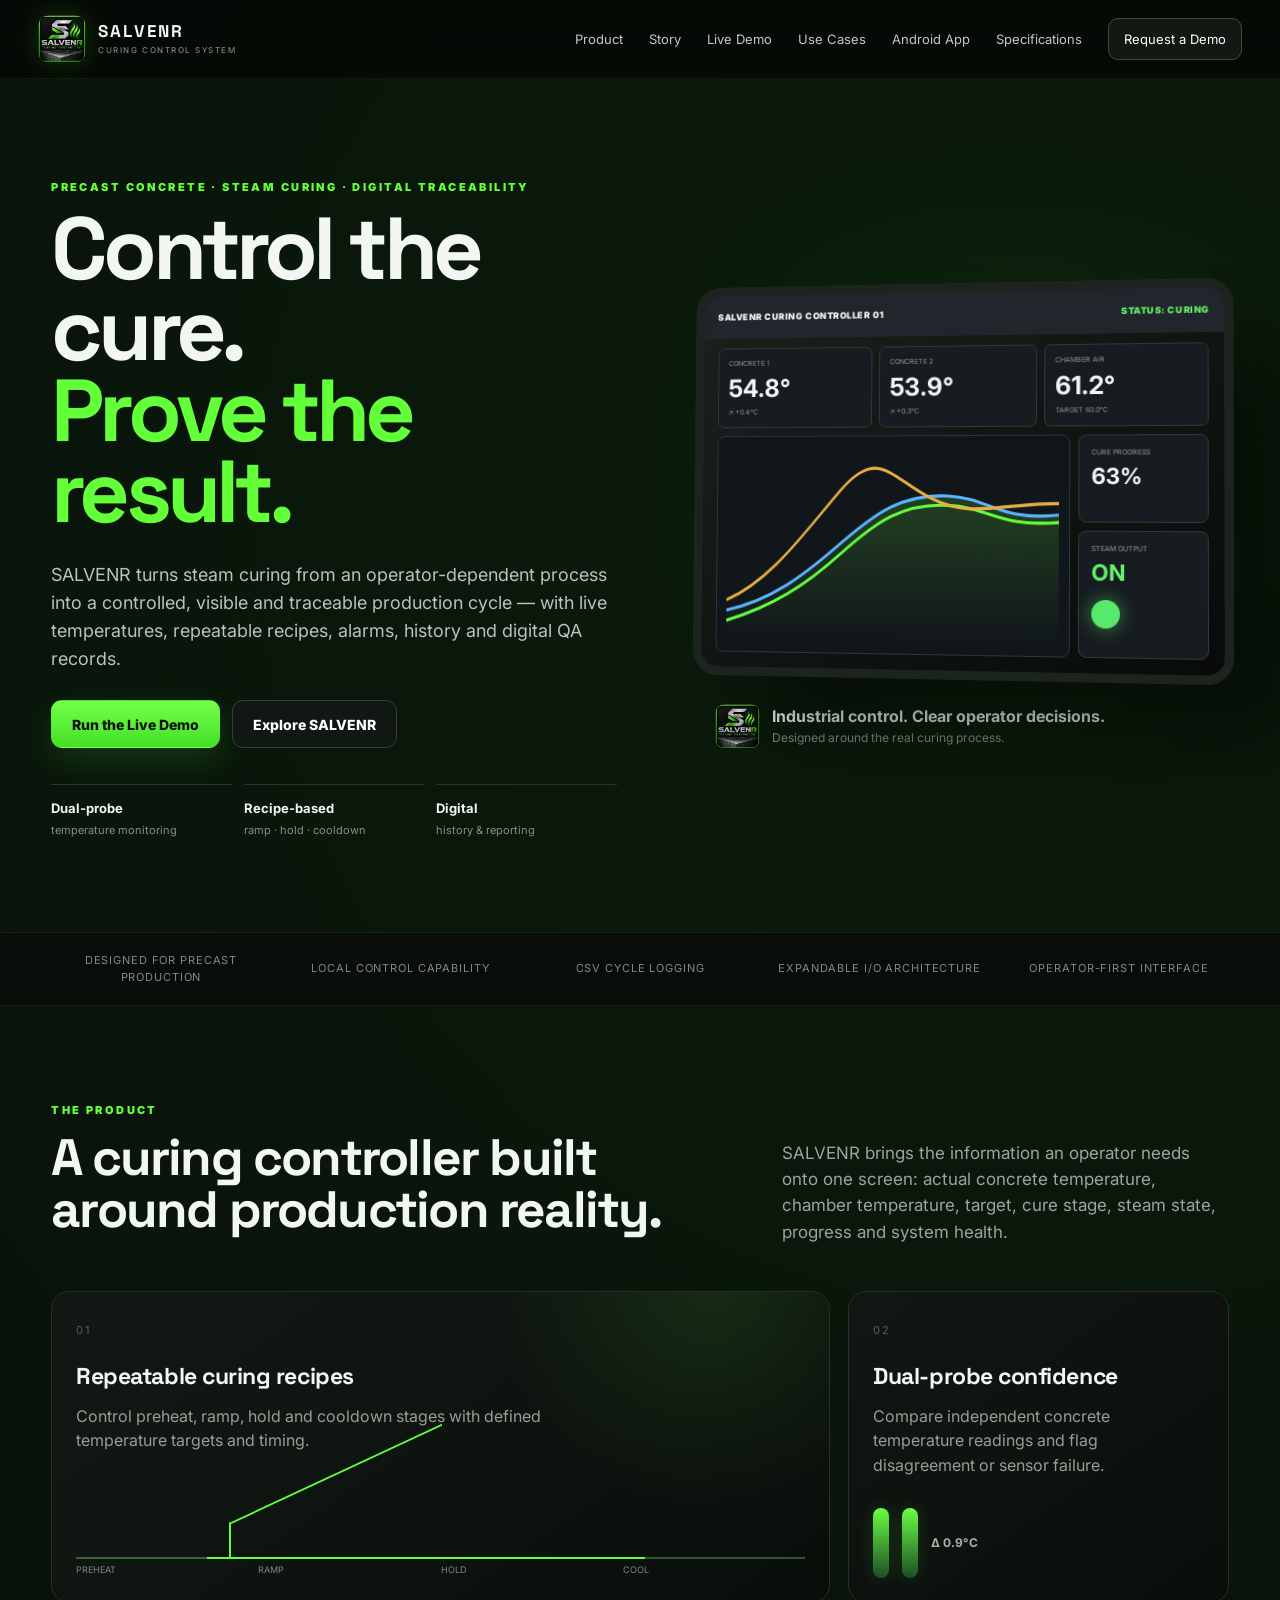
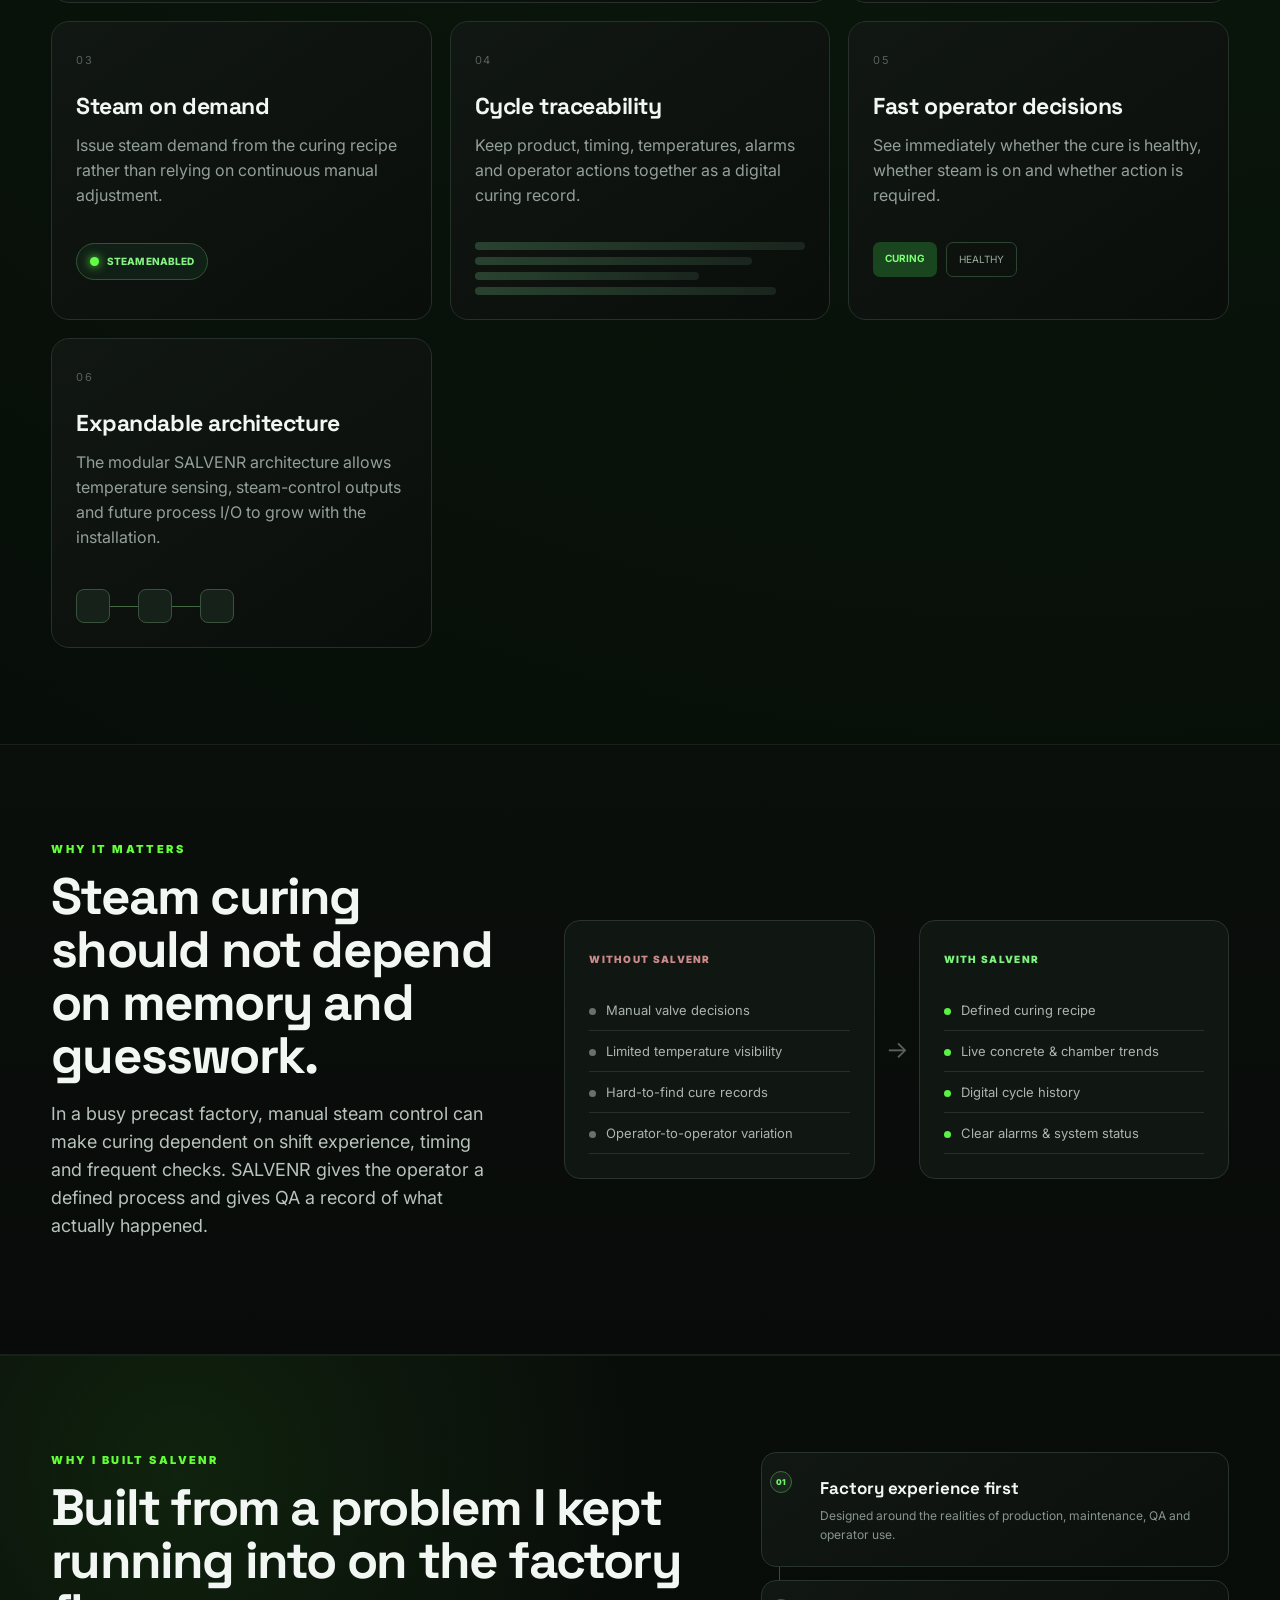
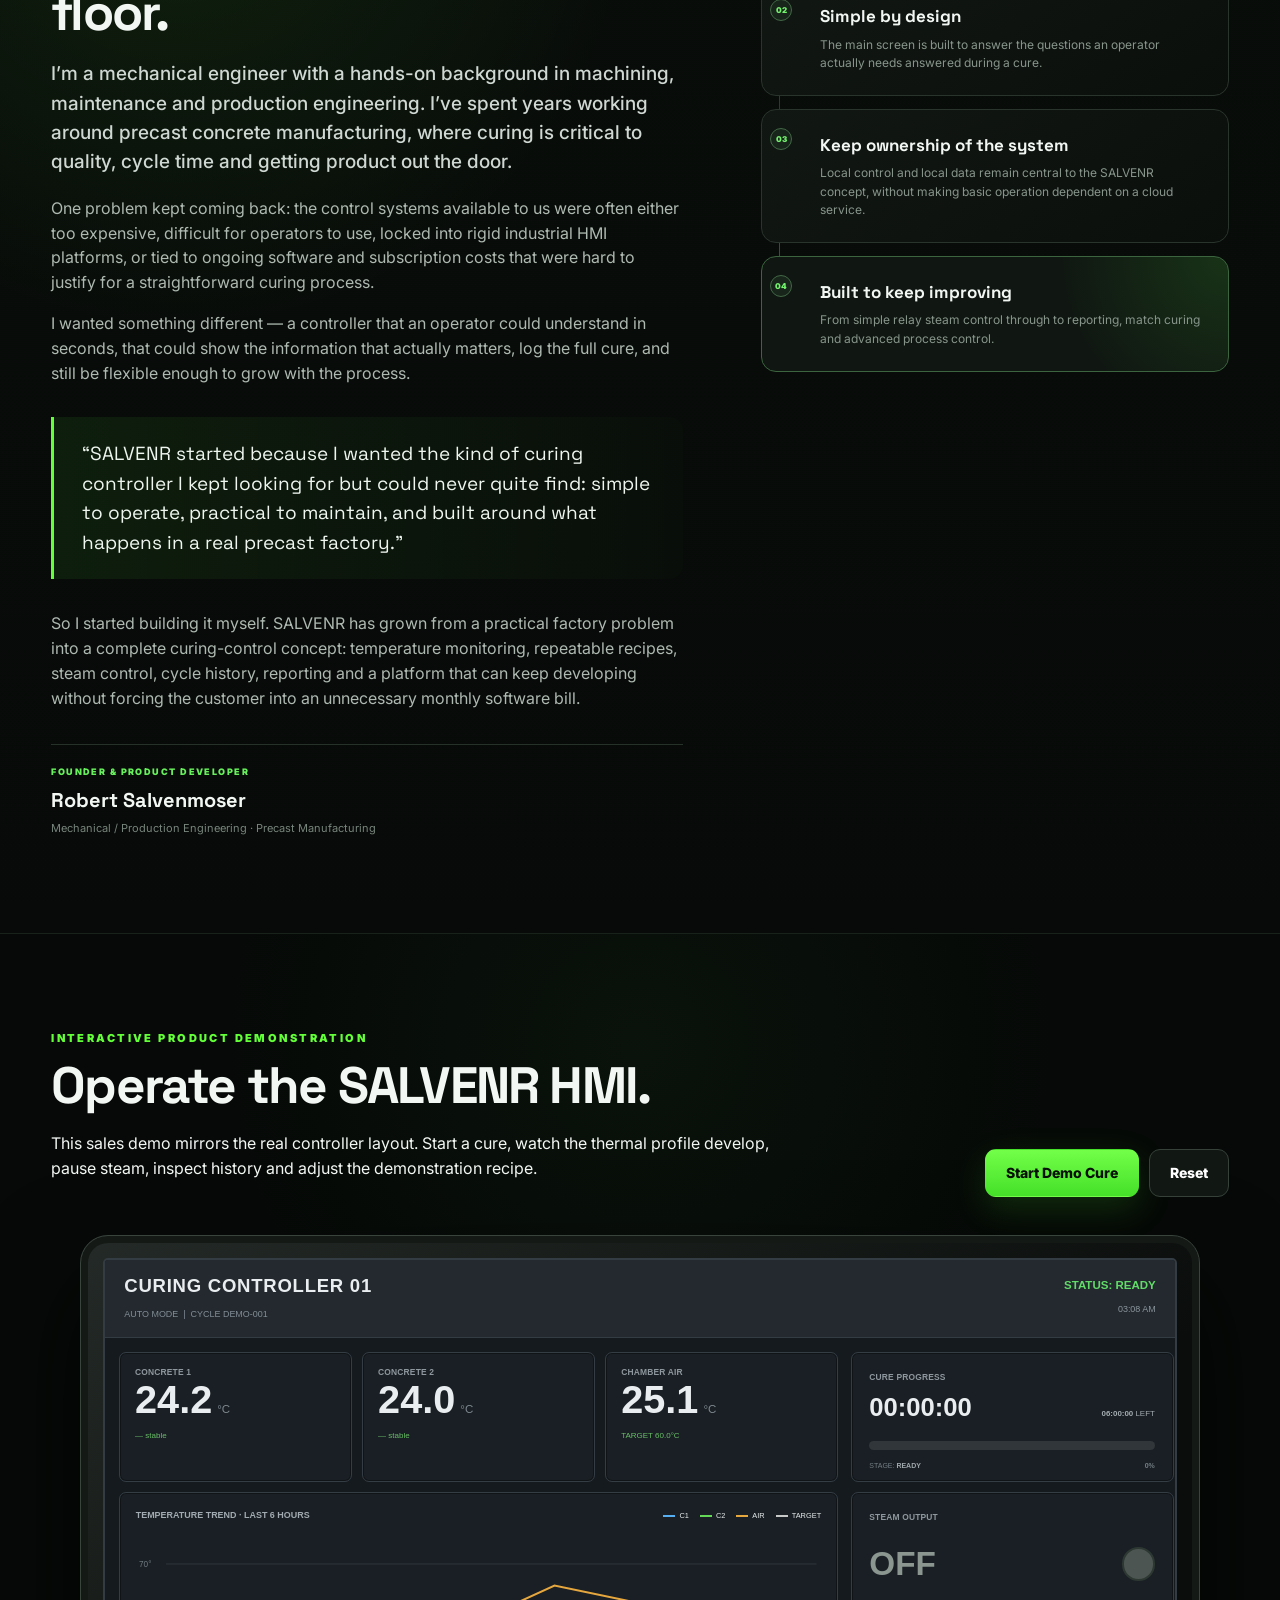
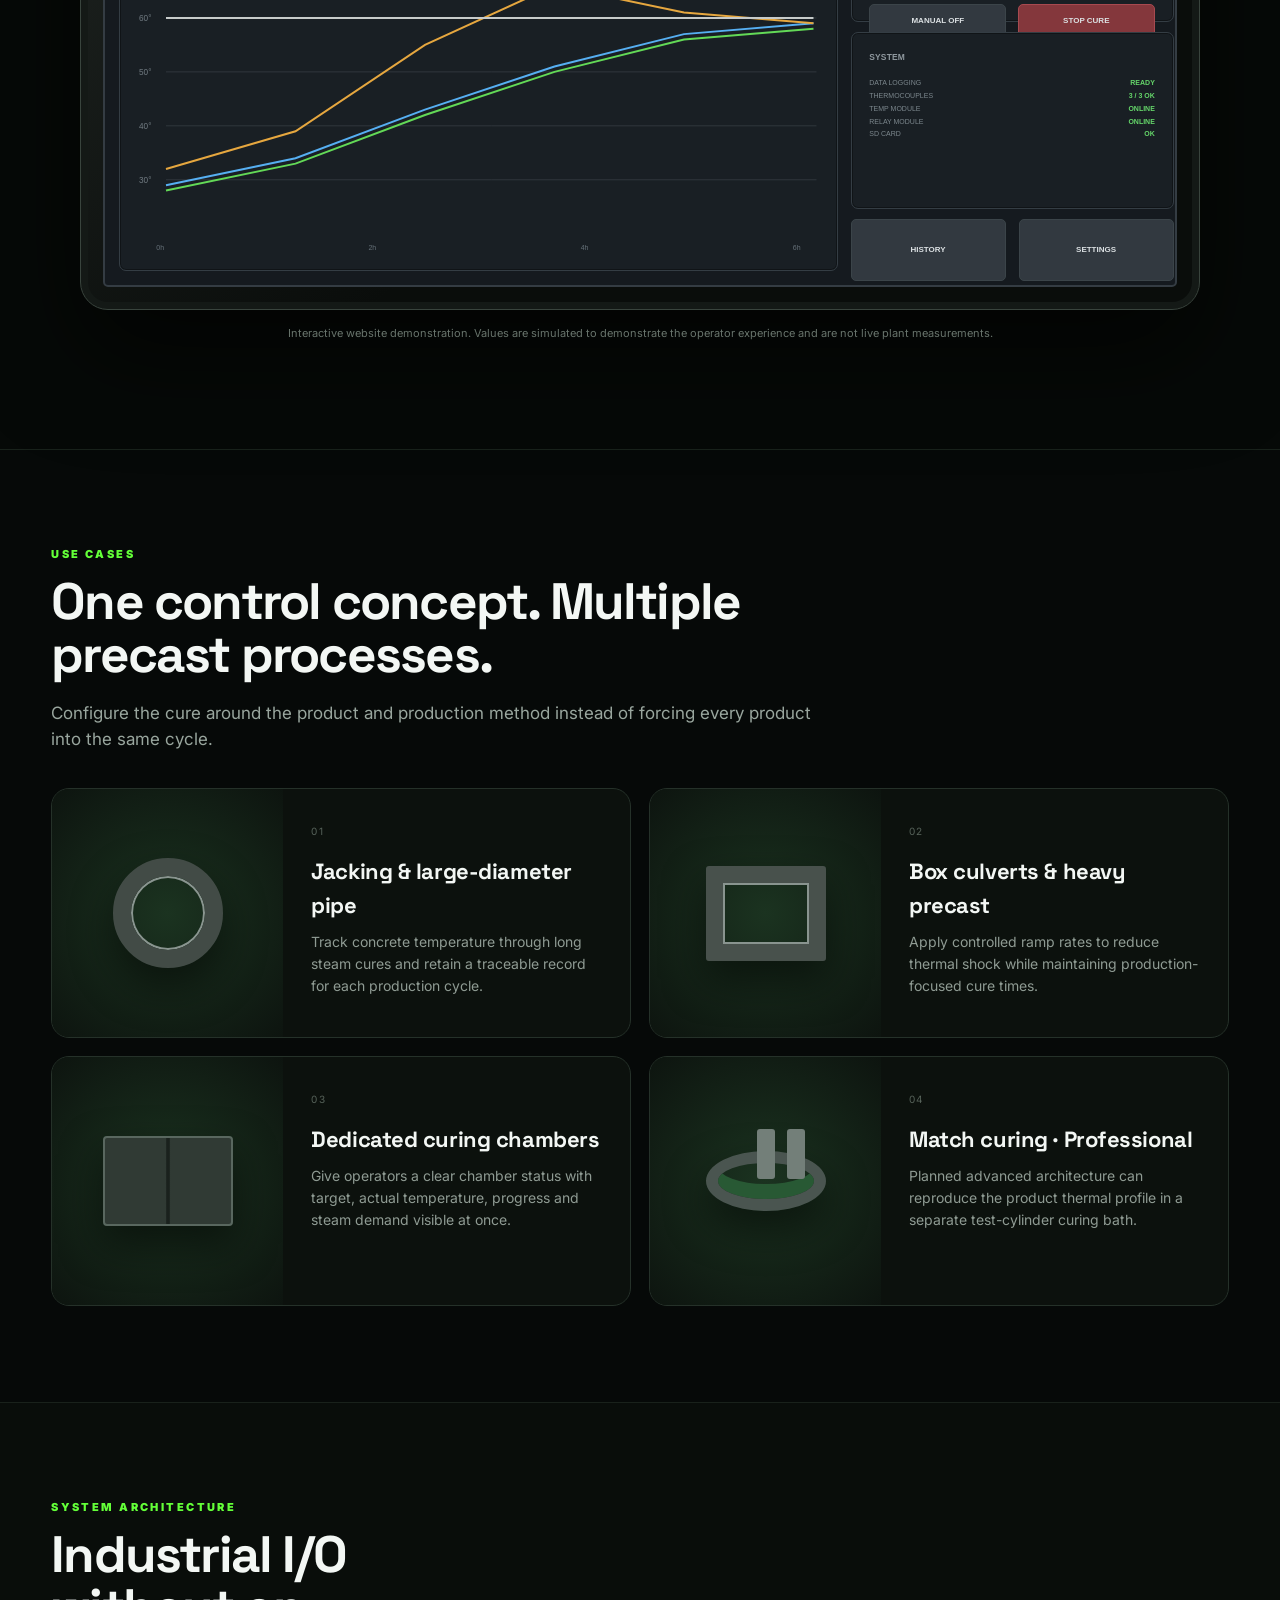
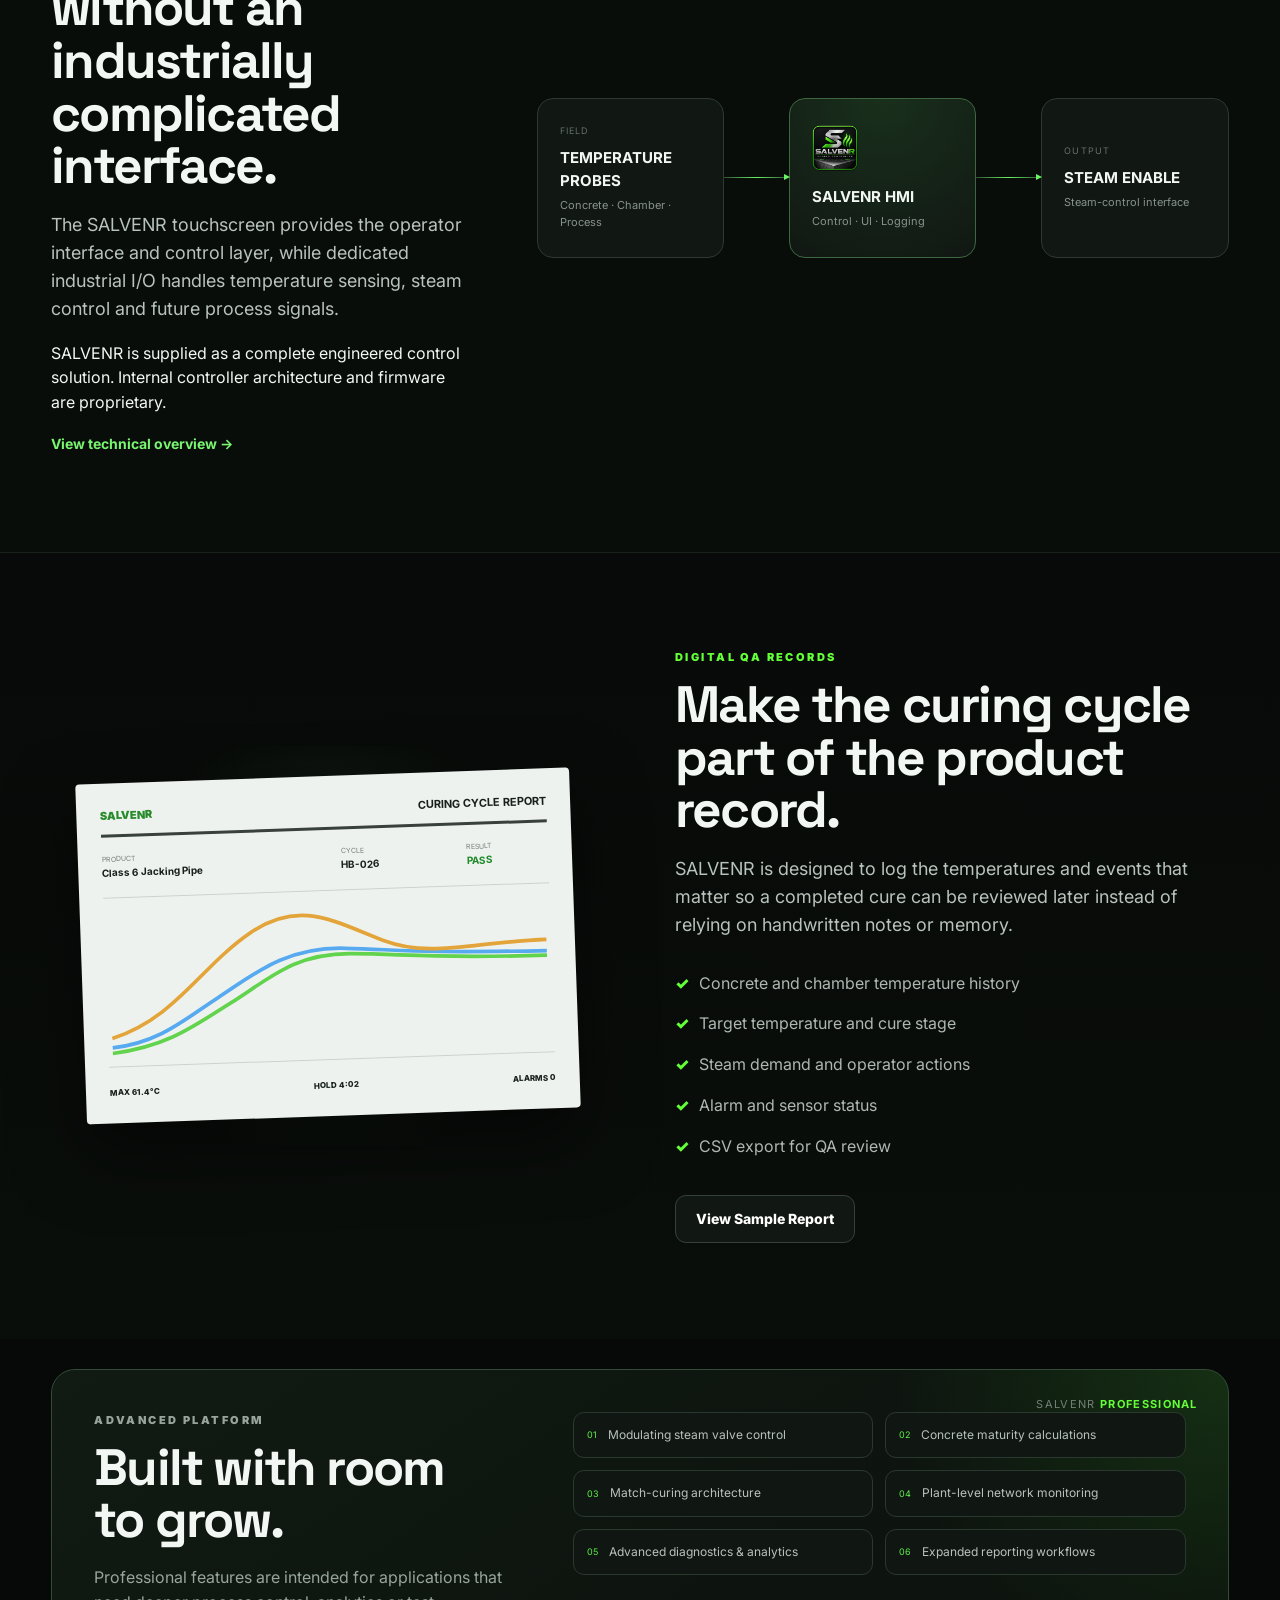
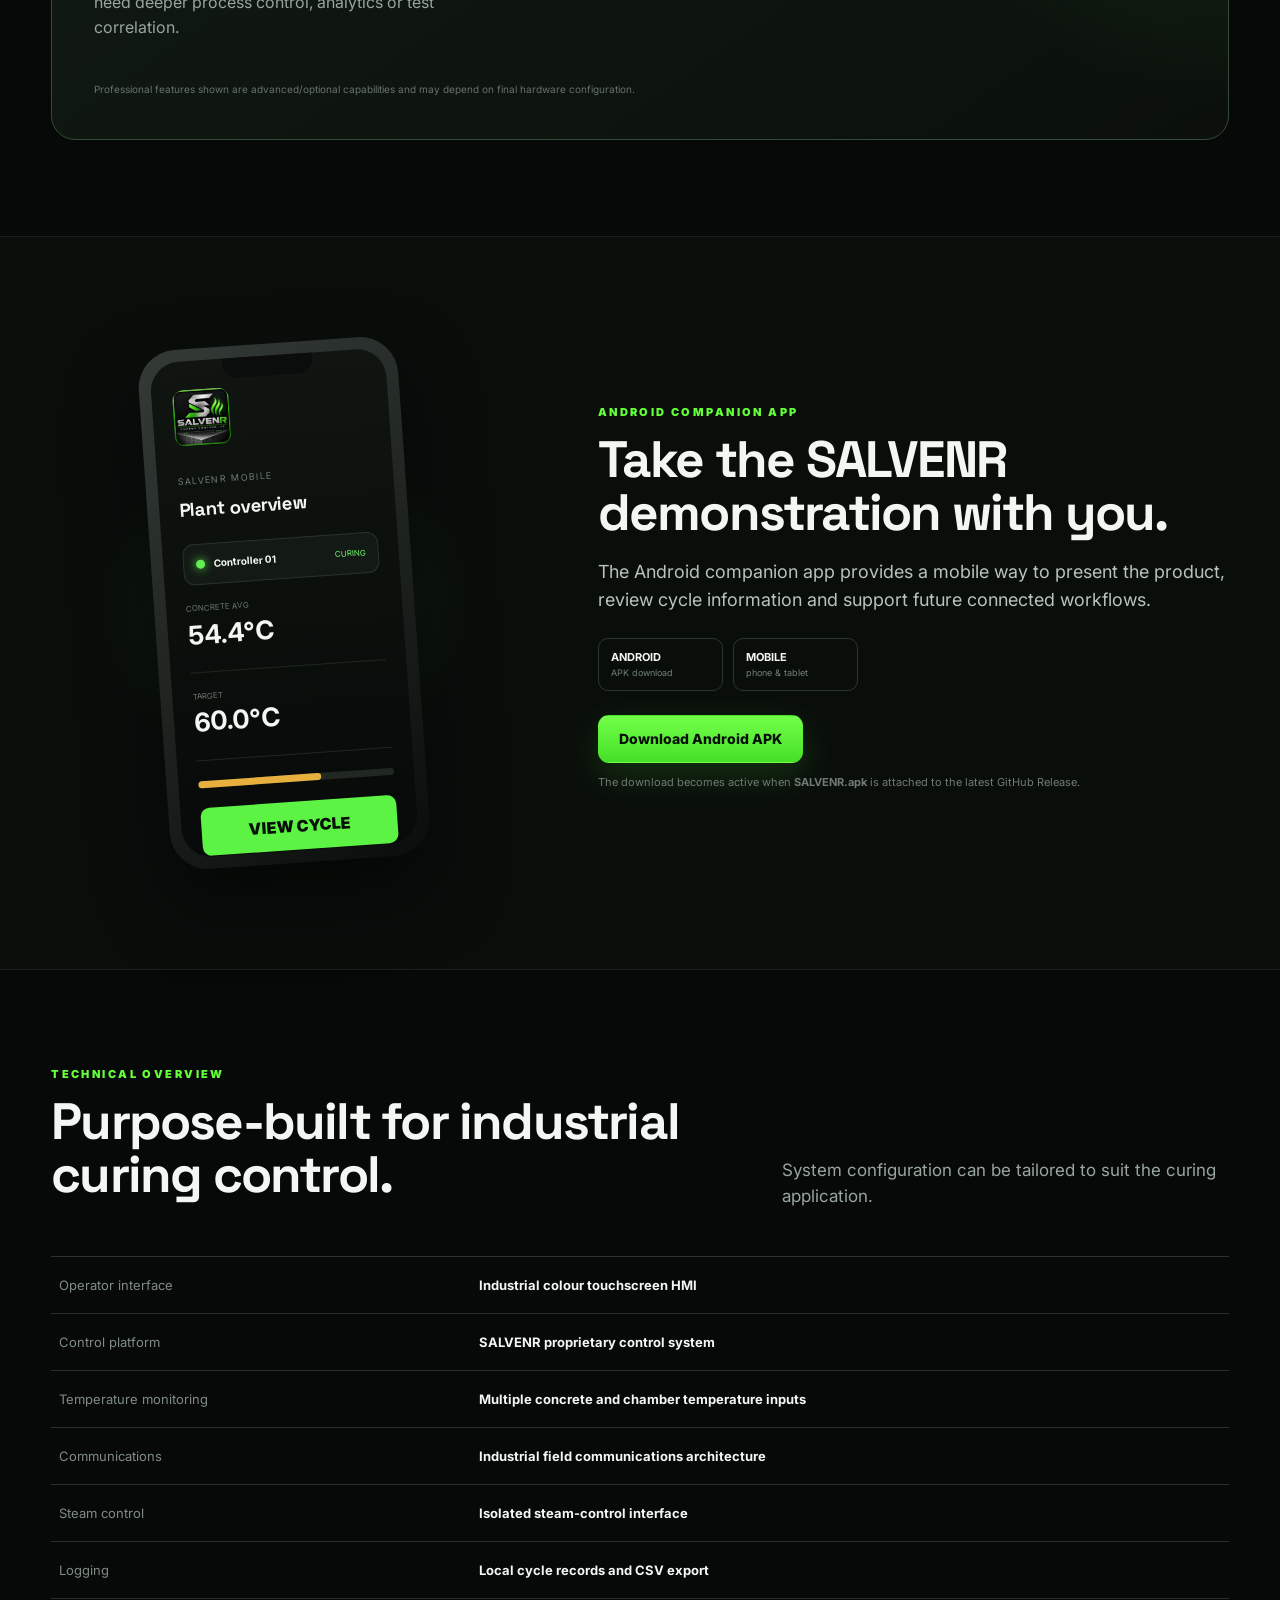
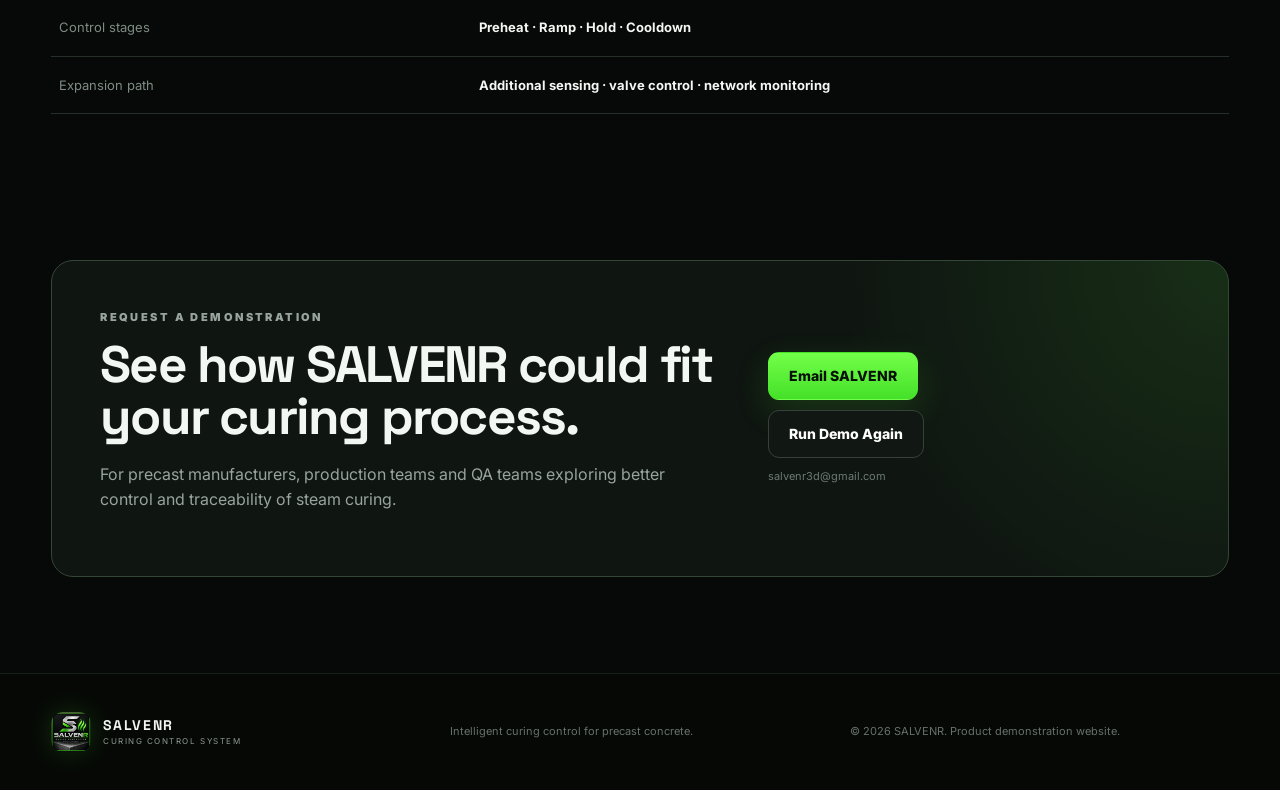
==== commit c1d03147: "Add files via upload" ====
--- a/index.html
+++ b/index.html
@@ -21,6 +21,7 @@
       <button class="nav-toggle" id="navToggle" aria-label="Open navigation" aria-expanded="false">☰</button>
       <nav class="nav-links" id="navLinks">
         <a href="#product">Product</a>
+        <a href="#story">Story</a>
         <a href="#demo">Live Demo</a>
         <a href="#use-cases">Use Cases</a>
         <a href="#app">Android App</a>
@@ -157,7 +158,7 @@
         <article class="feature-card">
           <span class="feature-number">06</span>
           <h3>Expandable architecture</h3>
-          <p>RS485 field modules make it possible to scale temperature, relay and future analogue I/O as the system grows.</p>
+          <p>The modular SALVENR architecture allows temperature sensing, steam-control outputs and future process I/O to grow with the installation.</p>
           <div class="nodes"><i></i><em></em><i></i><em></em><i></i></div>
         </article>
       </div>
@@ -192,6 +193,78 @@
               <li>Digital cycle history</li>
               <li>Clear alarms & system status</li>
             </ul>
+          </div>
+        </div>
+      </div>
+    </section>
+
+
+    <section class="section founder-section" id="story">
+      <div class="shell founder-grid">
+        <div class="founder-copy">
+          <p class="eyebrow">WHY I BUILT SALVENR</p>
+          <h2>Built from a problem I kept running into on the factory floor.</h2>
+
+          <p class="founder-lead">
+            I’m a mechanical engineer with a hands-on background in machining, maintenance and production engineering.
+            I’ve spent years working around precast concrete manufacturing, where curing is critical to quality,
+            cycle time and getting product out the door.
+          </p>
+
+          <p>
+            One problem kept coming back: the control systems available to us were often either too expensive,
+            difficult for operators to use, locked into rigid industrial HMI platforms, or tied to ongoing software
+            and subscription costs that were hard to justify for a straightforward curing process.
+          </p>
+
+          <p>
+            I wanted something different — a controller that an operator could understand in seconds, that could
+            show the information that actually matters, log the full cure, and still be flexible enough to grow
+            with the process.
+          </p>
+
+          <blockquote>
+            “SALVENR started because I wanted the kind of curing controller I kept looking for but could never quite find:
+            simple to operate, practical to maintain, and built around what happens in a real precast factory.”
+          </blockquote>
+
+          <p>
+            So I started building it myself. SALVENR has grown from a practical factory problem into a complete
+            curing-control concept: temperature monitoring, repeatable recipes, steam control, cycle history,
+            reporting and a platform that can keep developing without forcing the customer into an unnecessary
+            monthly software bill.
+          </p>
+
+          <div class="founder-signoff">
+            <span>FOUNDER & PRODUCT DEVELOPER</span>
+            <strong>Robert Salvenmoser</strong>
+            <small>Mechanical / Production Engineering · Precast Manufacturing</small>
+          </div>
+        </div>
+
+        <div class="story-rail">
+          <div class="story-card">
+            <span>01</span>
+            <strong>Factory experience first</strong>
+            <p>Designed around the realities of production, maintenance, QA and operator use.</p>
+          </div>
+
+          <div class="story-card">
+            <span>02</span>
+            <strong>Simple by design</strong>
+            <p>The main screen is built to answer the questions an operator actually needs answered during a cure.</p>
+          </div>
+
+          <div class="story-card">
+            <span>03</span>
+            <strong>Keep ownership of the system</strong>
+            <p>Local control and local data remain central to the SALVENR concept, without making basic operation dependent on a cloud service.</p>
+          </div>
+
+          <div class="story-card accent-story">
+            <span>04</span>
+            <strong>Built to keep improving</strong>
+            <p>From simple relay steam control through to reporting, match curing and advanced process control.</p>
           </div>
         </div>
       </div>
@@ -365,17 +438,17 @@
           <p class="eyebrow">SYSTEM ARCHITECTURE</p>
           <h2>Industrial I/O without an industrially complicated interface.</h2>
           <p class="section-copy">
-            The touchscreen acts as the operator interface and control layer, while field modules handle
-            thermocouples, relays and optional analogue signals over RS485.
-          </p>
-          <a class="text-link" href="#specs">View technical specifications →</a>
+            The SALVENR touchscreen provides the operator interface and control layer, while dedicated industrial I/O handles temperature sensing, steam control and future process signals.
+          </p>
+          <p class="product-ip-note">SALVENR is supplied as a complete engineered control solution. Internal controller architecture and firmware are proprietary.</p>
+          <a class="text-link" href="#specs">View technical overview →</a>
         </div>
         <div class="architecture-diagram">
-          <div class="arch-node sensor-node"><small>FIELD</small><strong>K-TYPE PROBES</strong><span>Concrete · Chamber</span></div>
+          <div class="arch-node sensor-node"><small>FIELD</small><strong>TEMPERATURE PROBES</strong><span>Concrete · Chamber · Process</span></div>
           <div class="arch-line"></div>
           <div class="arch-node core-node"><img src="assets/salvenr-logo.png" alt=""><strong>SALVENR HMI</strong><span>Control · UI · Logging</span></div>
           <div class="arch-line"></div>
-          <div class="arch-node output-node"><small>OUTPUT</small><strong>STEAM ENABLE</strong><span>Relay / future 4–20 mA</span></div>
+          <div class="arch-node output-node"><small>OUTPUT</small><strong>STEAM ENABLE</strong><span>Steam-control interface</span></div>
         </div>
       </div>
     </section>
@@ -428,7 +501,7 @@
             <p>Professional features are intended for applications that need deeper process control, analytics or test correlation.</p>
           </div>
           <div class="pro-features">
-            <span><i>01</i>4–20 mA modulating steam valve control</span>
+            <span><i>01</i>Modulating steam valve control</span>
             <span><i>02</i>Concrete maturity calculations</span>
             <span><i>03</i>Match-curing architecture</span>
             <span><i>04</i>Plant-level network monitoring</span>
@@ -477,19 +550,19 @@
       <div class="section-heading split-heading">
         <div>
           <p class="eyebrow">TECHNICAL OVERVIEW</p>
-          <h2>Built on practical industrial hardware.</h2>
-        </div>
-        <p>Final I/O count and field hardware can be configured to suit the curing application.</p>
+          <h2>Purpose-built for industrial curing control.</h2>
+        </div>
+        <p>System configuration can be tailored to suit the curing application.</p>
       </div>
       <div class="spec-grid">
-        <div class="spec-row"><span>Operator interface</span><b>7-inch 1024 × 600 capacitive touchscreen</b></div>
-        <div class="spec-row"><span>Main controller</span><b>ESP32-S3 HMI platform</b></div>
-        <div class="spec-row"><span>Temperature inputs</span><b>K-type thermocouple field module</b></div>
-        <div class="spec-row"><span>Field communications</span><b>RS485 · Modbus RTU</b></div>
-        <div class="spec-row"><span>Steam output</span><b>Dry-contact relay enable / demand</b></div>
-        <div class="spec-row"><span>Logging</span><b>CSV cycle data · local storage</b></div>
+        <div class="spec-row"><span>Operator interface</span><b>Industrial colour touchscreen HMI</b></div>
+        <div class="spec-row"><span>Control platform</span><b>SALVENR proprietary control system</b></div>
+        <div class="spec-row"><span>Temperature monitoring</span><b>Multiple concrete and chamber temperature inputs</b></div>
+        <div class="spec-row"><span>Communications</span><b>Industrial field communications architecture</b></div>
+        <div class="spec-row"><span>Steam control</span><b>Isolated steam-control interface</b></div>
+        <div class="spec-row"><span>Logging</span><b>Local cycle records and CSV export</b></div>
         <div class="spec-row"><span>Control stages</span><b>Preheat · Ramp · Hold · Cooldown</b></div>
-        <div class="spec-row"><span>Expansion path</span><b>Analogue input/output · network monitoring</b></div>
+        <div class="spec-row"><span>Expansion path</span><b>Additional sensing · valve control · network monitoring</b></div>
       </div>
     </section>
 
--- a/styles.css
+++ b/styles.css
@@ -34,3 +34,117 @@
 footer{padding:38px 0;border-top:1px solid #19211b;background:#060806}.footer-grid{display:grid;grid-template-columns:1fr 1fr 1fr;align-items:center;gap:20px}.footer-grid p{margin:0;color:#667168;font-size:11px}.footer-brand img{width:40px;height:40px}.footer-brand strong{font-size:14px}
 @media(max-width:980px){.nav-links{position:absolute;left:3vw;right:3vw;top:70px;display:none;flex-direction:column;align-items:stretch;background:#0d120f;border:1px solid #27322b;padding:16px;border-radius:14px;box-shadow:0 20px 60px #0008}.nav-links.open{display:flex}.nav-toggle{display:block}.hero-grid,.problem-grid,.architecture-grid,.report-grid,.app-grid,.contact-card{grid-template-columns:1fr}.hero-product{max-width:700px;margin:auto}.hero{padding-top:70px}.trust-grid{grid-template-columns:repeat(3,1fr);padding:20px 0}.feature-grid{grid-template-columns:1fr 1fr}.feature-card.featured{grid-column:span 2}.split-heading{grid-template-columns:1fr;gap:10px}.use-case-grid{grid-template-columns:1fr}.pro-grid{grid-template-columns:1fr;gap:25px}.footer-grid{grid-template-columns:1fr;text-align:center}.footer-brand{justify-content:center}}
 @media(max-width:700px){.section{padding:70px 0}.hero-proof,.feature-grid{grid-template-columns:1fr}.feature-card.featured{grid-column:span 1}.trust-grid{grid-template-columns:1fr 1fr}.before-after{grid-template-columns:1fr}.ba-arrow{transform:rotate(90deg);padding:8px}.demo-heading{display:block}.demo-actions{margin-top:20px}.hmi-bezel{padding:8px;border-radius:14px;overflow-x:auto}.hmi{min-width:760px}.use-case{grid-template-columns:1fr}.uc-graphic{min-height:170px}.architecture-diagram{grid-template-columns:1fr}.arch-line{height:40px;width:1px;margin:auto}.pro-features{grid-template-columns:1fr}.spec-row{grid-template-columns:1fr;gap:5px}.contact-card{padding:30px}.device-mini{transform:none}.hero{min-height:auto}.hero-grid{gap:40px}}
+
+
+.founder-section{
+  background:
+    radial-gradient(circle at 14% 10%,rgba(87,255,57,.09),transparent 30%),
+    linear-gradient(180deg,#090d0a,#070a08);
+  border-top:1px solid #18221a;
+  border-bottom:1px solid #18221a;
+}
+.founder-grid{
+  display:grid;
+  grid-template-columns:1.15fr .85fr;
+  gap:78px;
+  align-items:start;
+}
+.founder-copy h2{max-width:850px}
+.founder-copy>p:not(.eyebrow){
+  color:#aeb9b1;
+  max-width:820px;
+}
+.founder-lead{
+  color:#d0d8d3!important;
+  font-size:19px;
+  font-weight:500;
+}
+.founder-copy blockquote{
+  margin:32px 0;
+  padding:22px 24px 22px 28px;
+  background:linear-gradient(90deg,rgba(90,255,66,.08),rgba(90,255,66,.01));
+  border-left:3px solid var(--green);
+  border-radius:0 14px 14px 0;
+  color:#eef6ef;
+  font-family:"Space Grotesk",Inter,sans-serif;
+  font-size:19px;
+  line-height:1.55;
+}
+.founder-signoff{
+  margin-top:34px;
+  padding-top:20px;
+  border-top:1px solid #263129;
+}
+.founder-signoff span,
+.founder-signoff strong,
+.founder-signoff small{display:block}
+.founder-signoff span{
+  color:#66f05b;
+  font-size:9px;
+  letter-spacing:.16em;
+  font-weight:900;
+}
+.founder-signoff strong{
+  margin-top:6px;
+  font-family:"Space Grotesk",Inter,sans-serif;
+  font-size:20px;
+}
+.founder-signoff small{
+  margin-top:4px;
+  color:#78857c;
+  font-size:11px;
+}
+.story-rail{
+  position:relative;
+  display:grid;
+  gap:13px;
+}
+.story-rail:before{
+  content:"";
+  position:absolute;
+  left:18px;
+  top:26px;
+  bottom:26px;
+  width:1px;
+  background:linear-gradient(#37623a,#2b382f,#37623a);
+}
+.story-card{
+  position:relative;
+  padding:22px 22px 22px 58px;
+  border:1px solid #29342c;
+  border-radius:15px;
+  background:linear-gradient(145deg,#111713,#0b0f0c);
+}
+.story-card>span{
+  position:absolute;
+  left:8px;
+  top:18px;
+  width:22px;
+  height:22px;
+  border-radius:50%;
+  display:grid;
+  place-items:center;
+  background:#18251a;
+  border:1px solid #426846;
+  color:#73f36d;
+  font-size:8px;
+  font-weight:900;
+}
+.story-card strong{
+  display:block;
+  margin-bottom:6px;
+  font-family:"Space Grotesk",Inter,sans-serif;
+  font-size:17px;
+}
+.story-card p{
+  margin:0;
+  color:#87958b;
+  font-size:12px;
+}
+.story-card.accent-story{
+  border-color:#3c653f;
+  background:radial-gradient(circle at 100% 0,rgba(82,255,59,.12),transparent 35%),#101712;
+}
+@media(max-width:980px){
+  .founder-grid{grid-template-columns:1fr;gap:40px}
+}
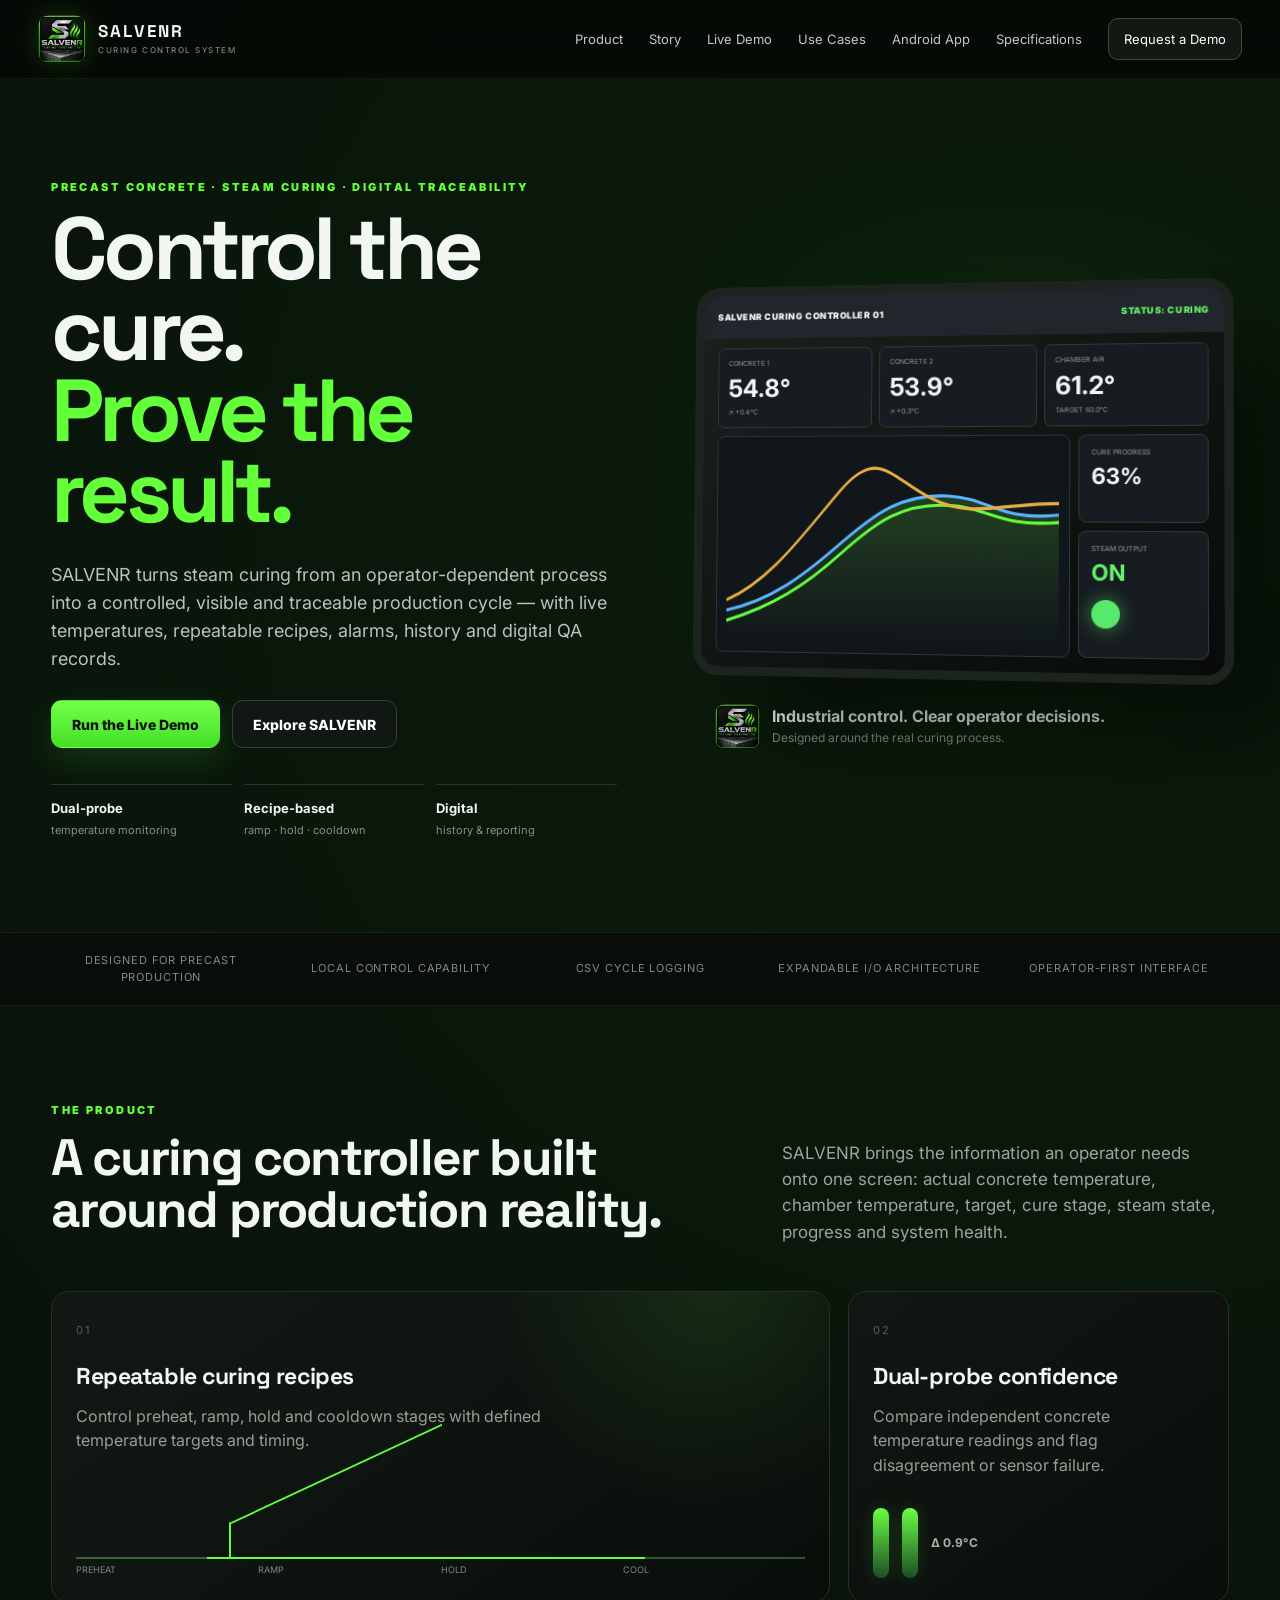
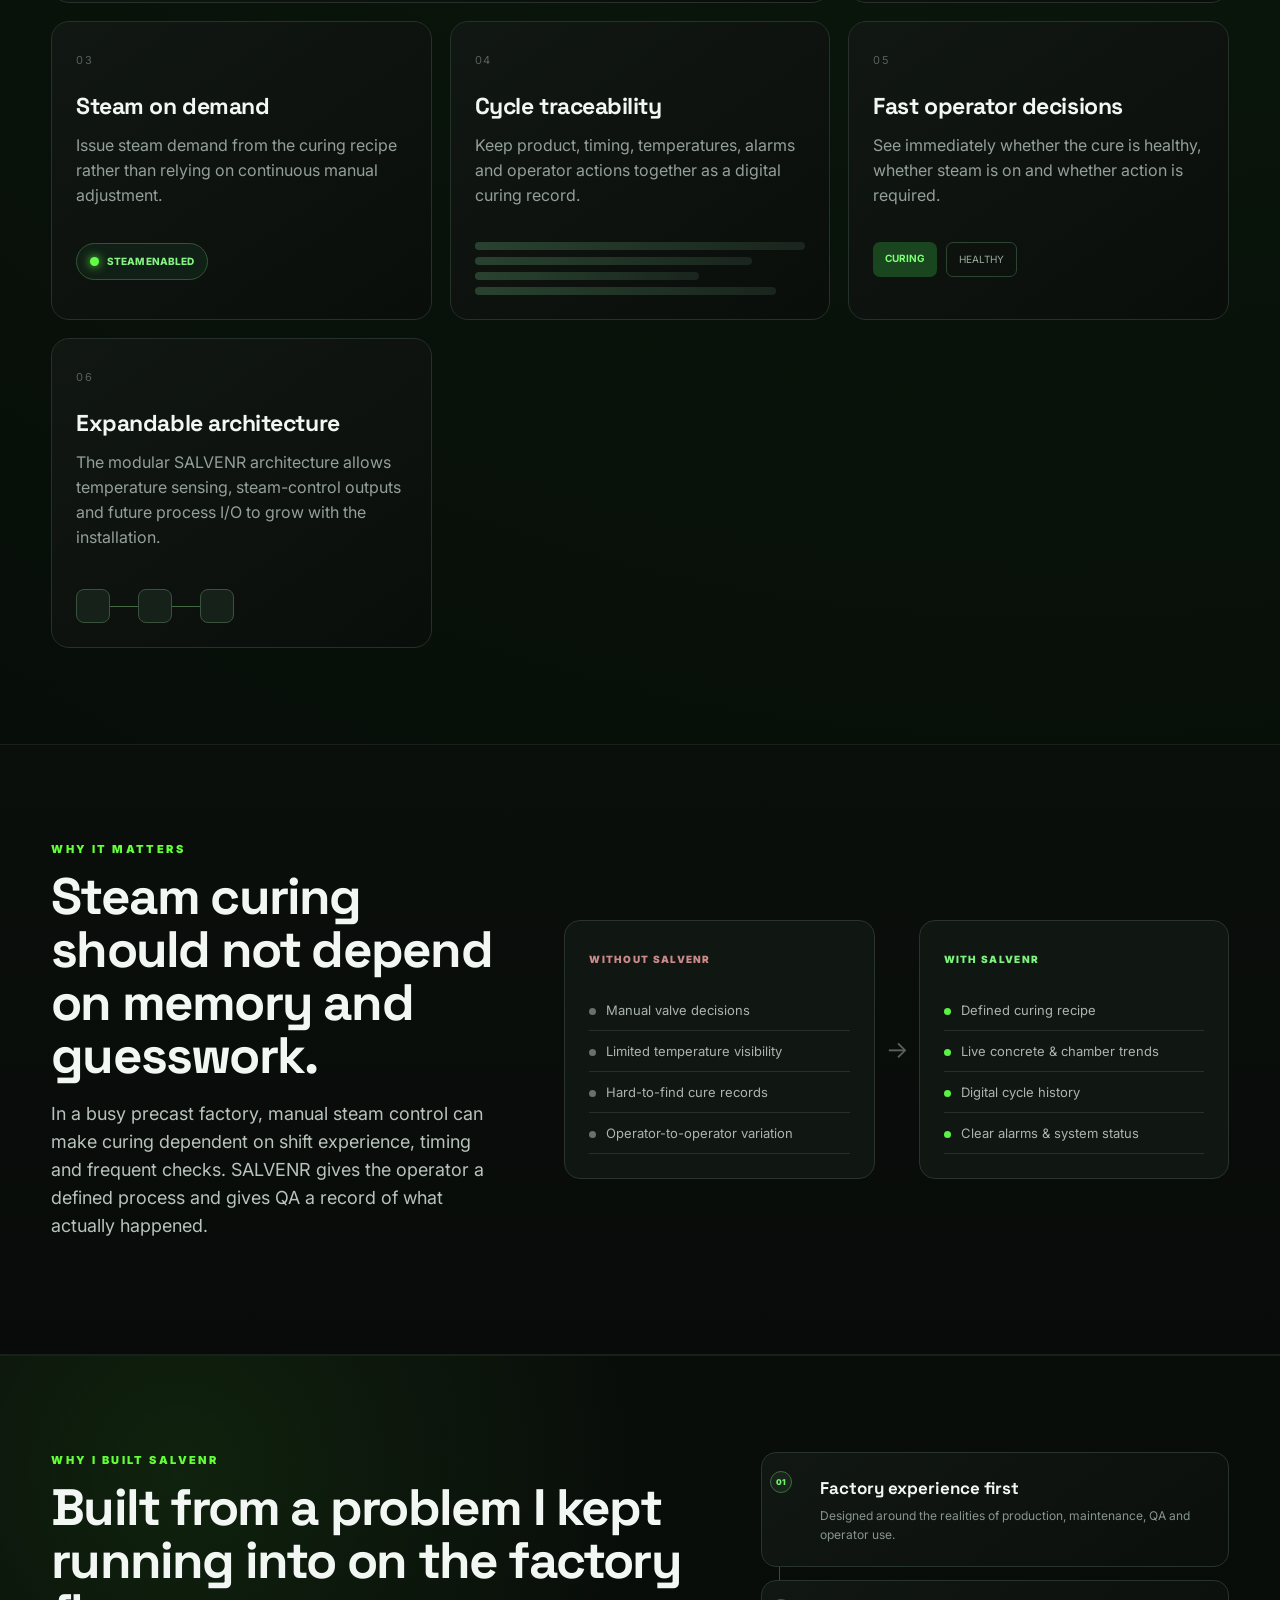
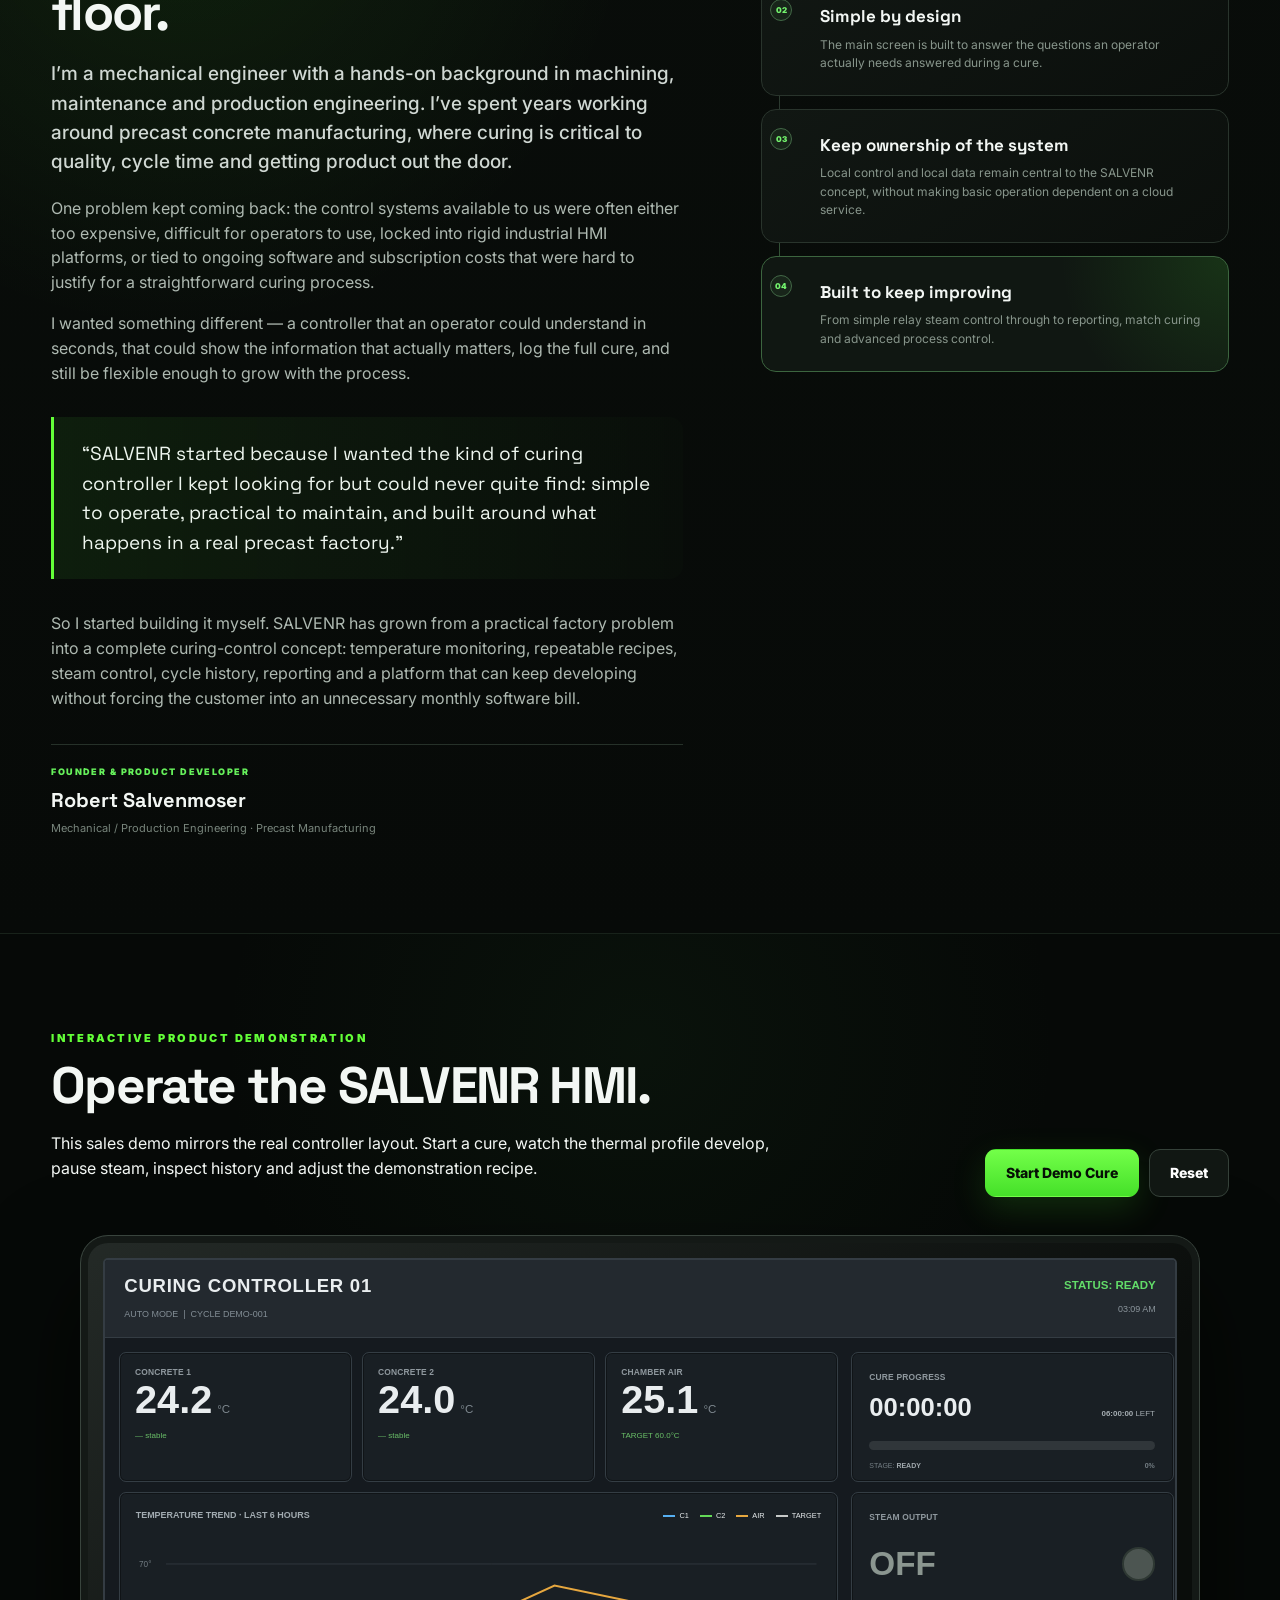
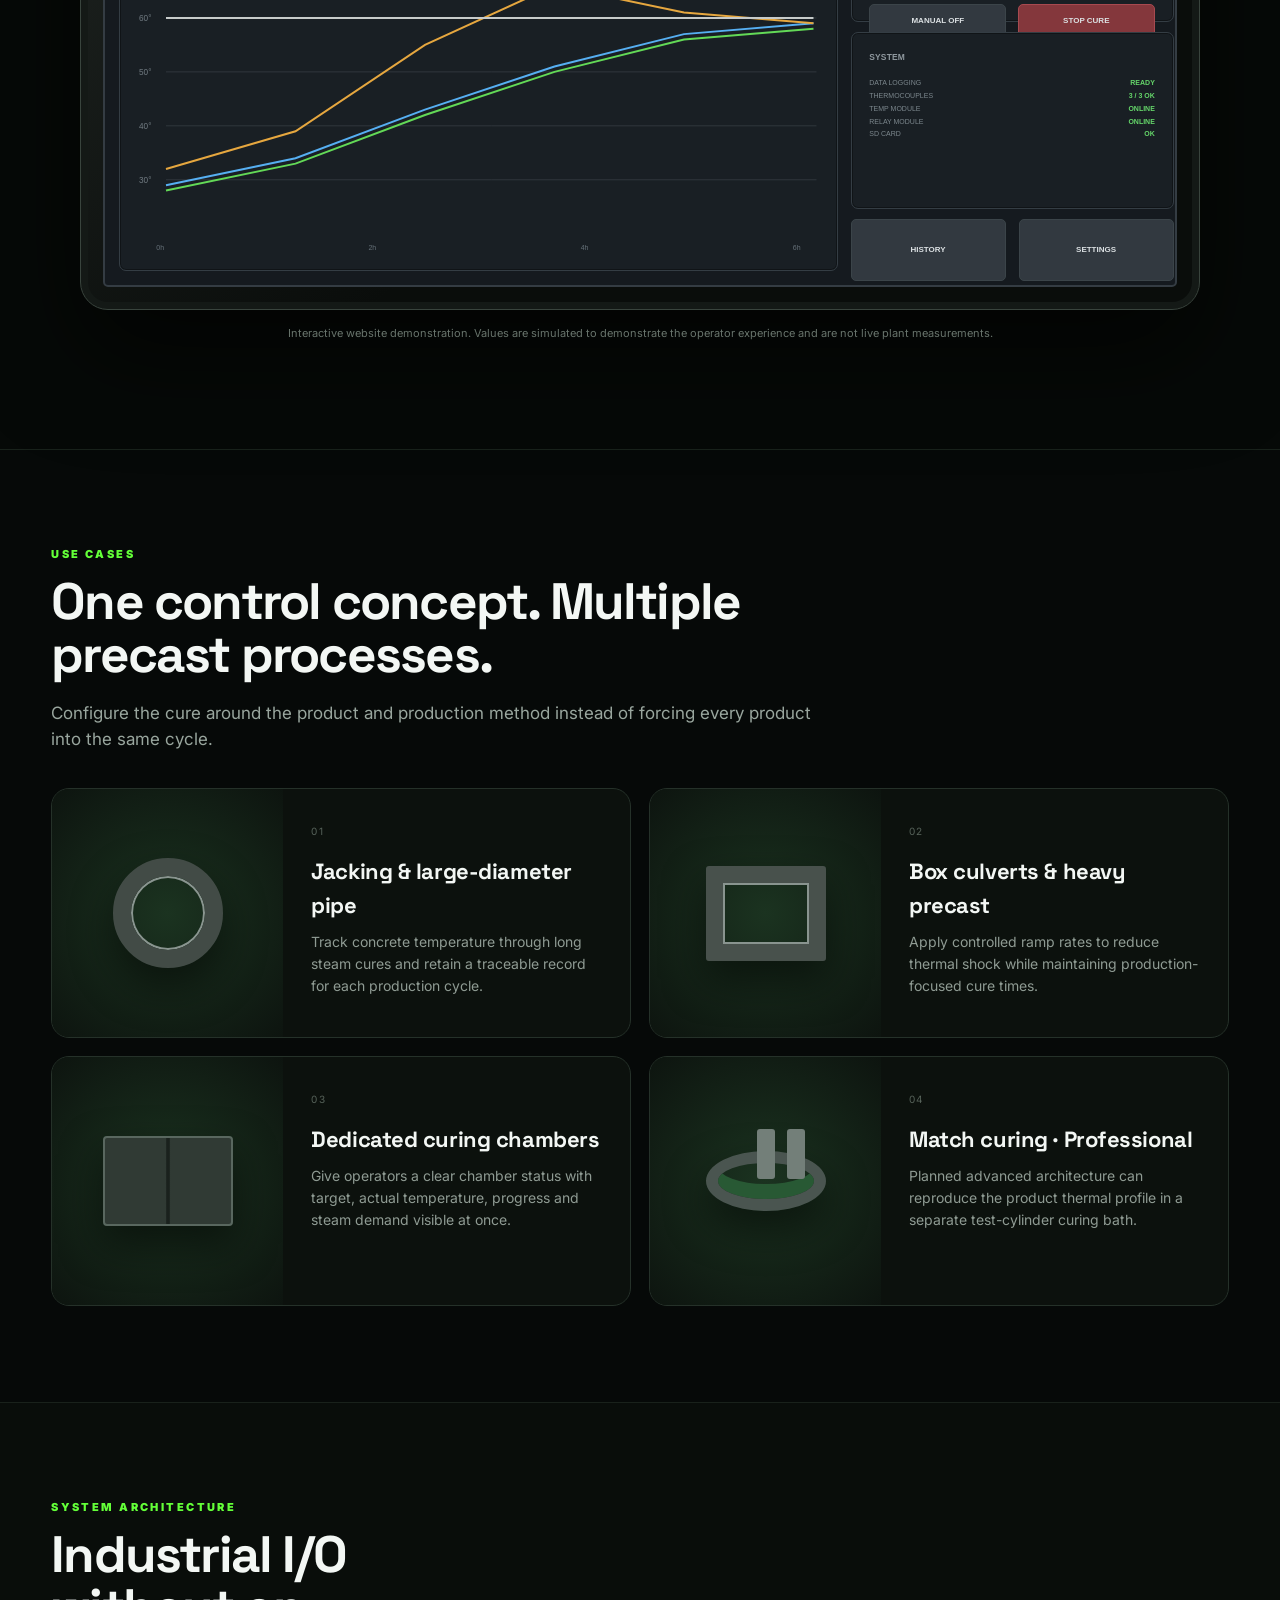
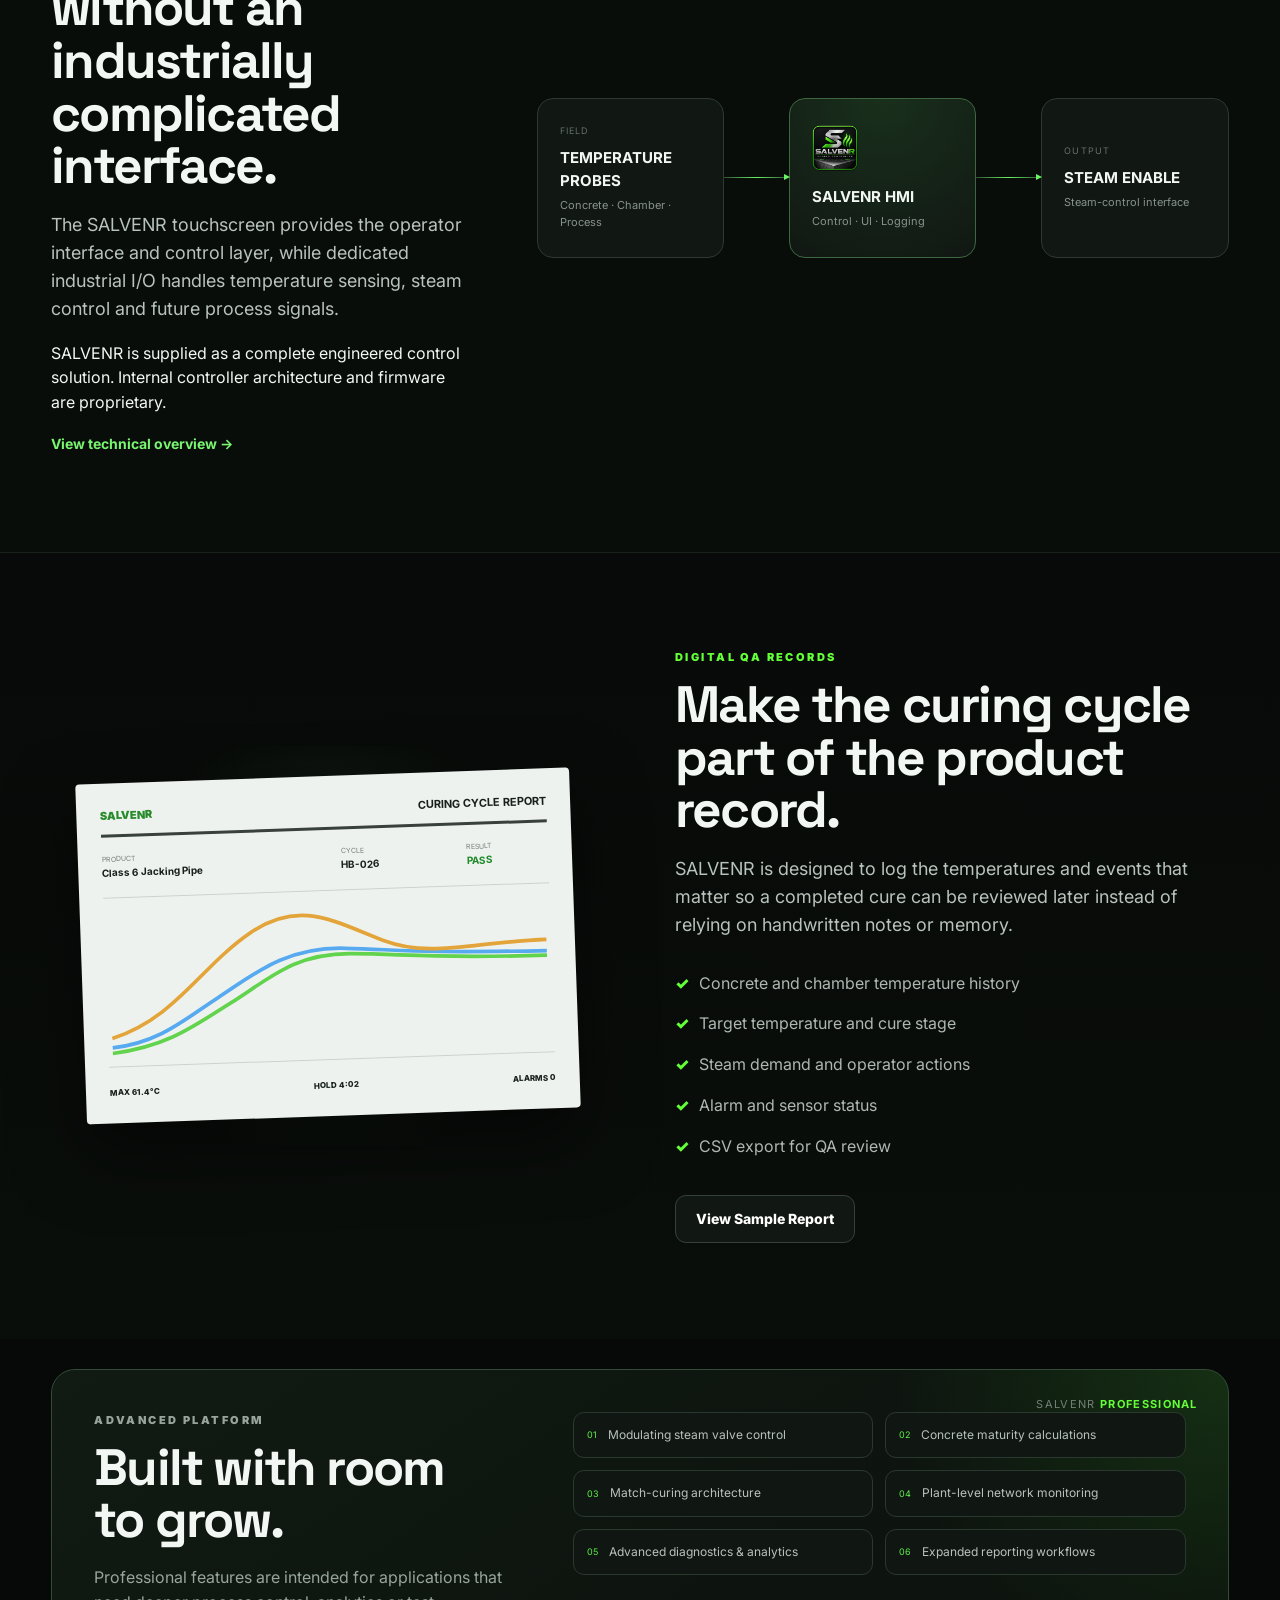
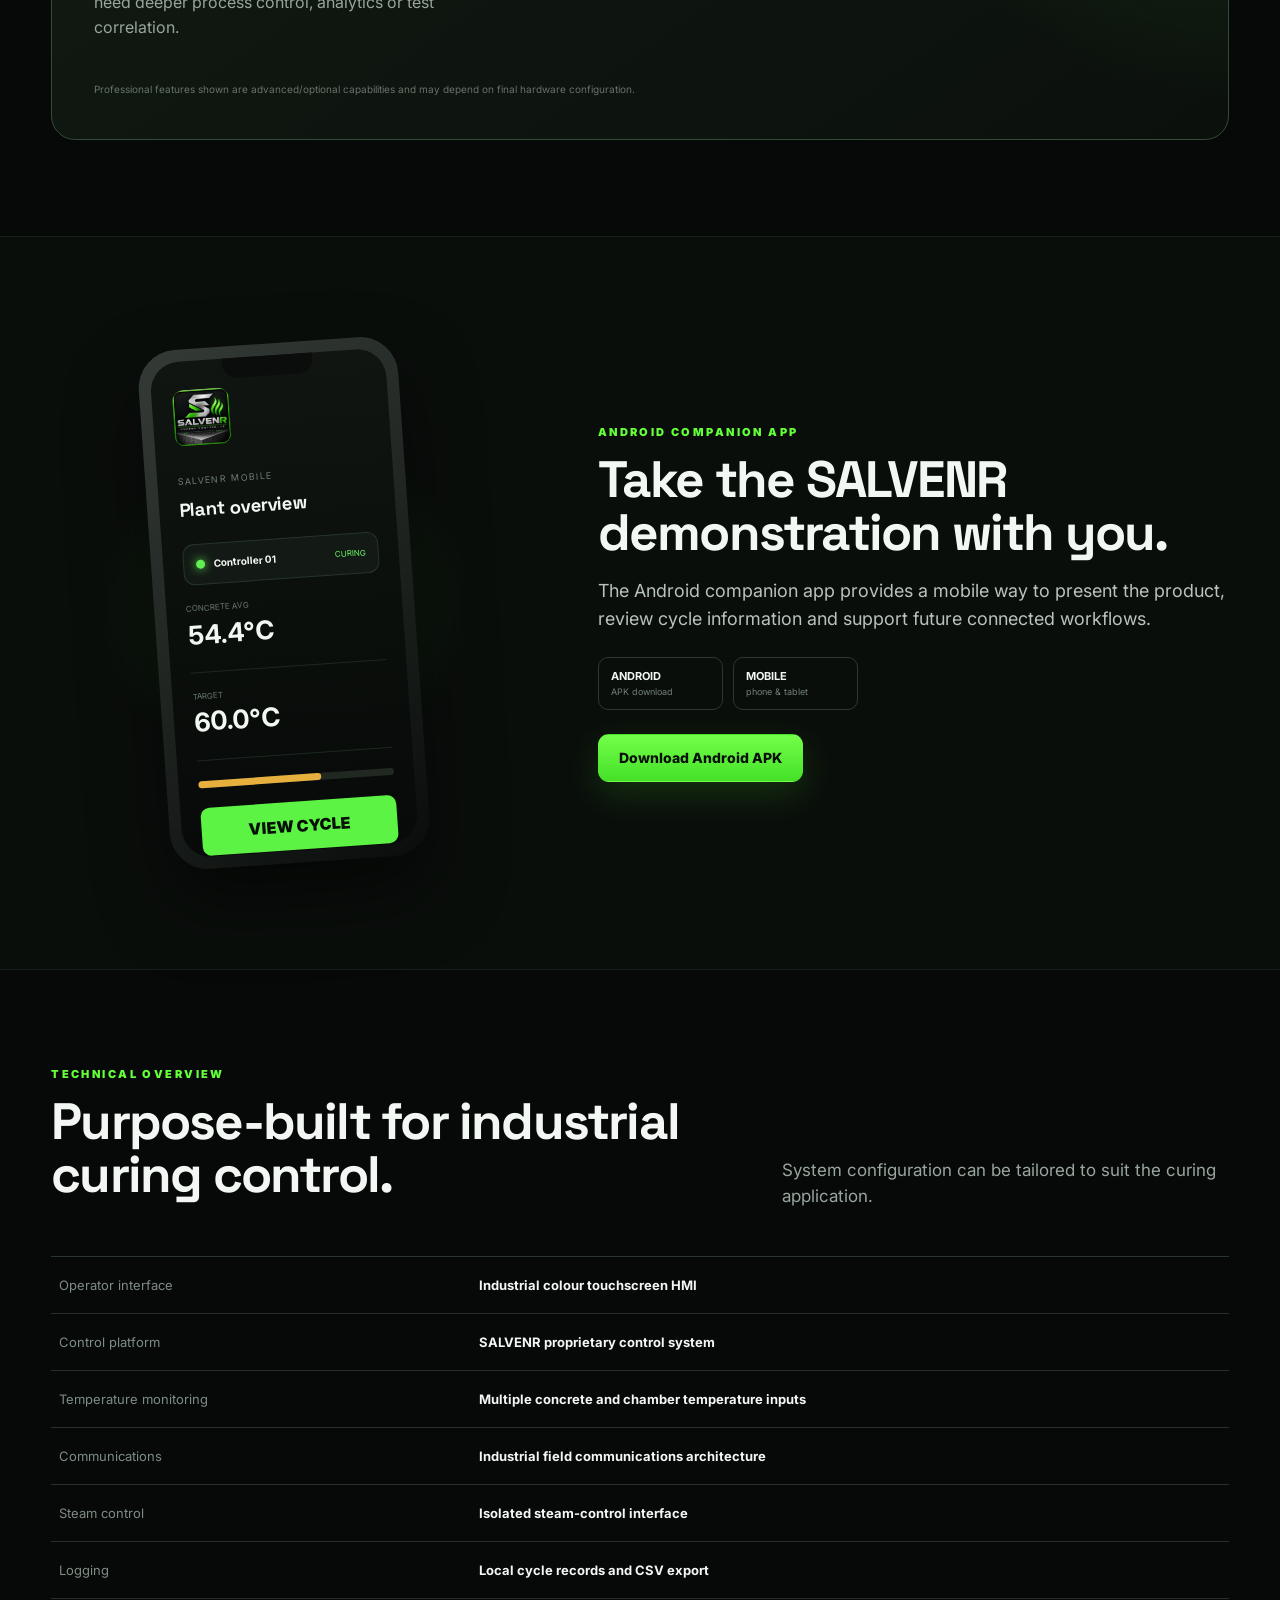
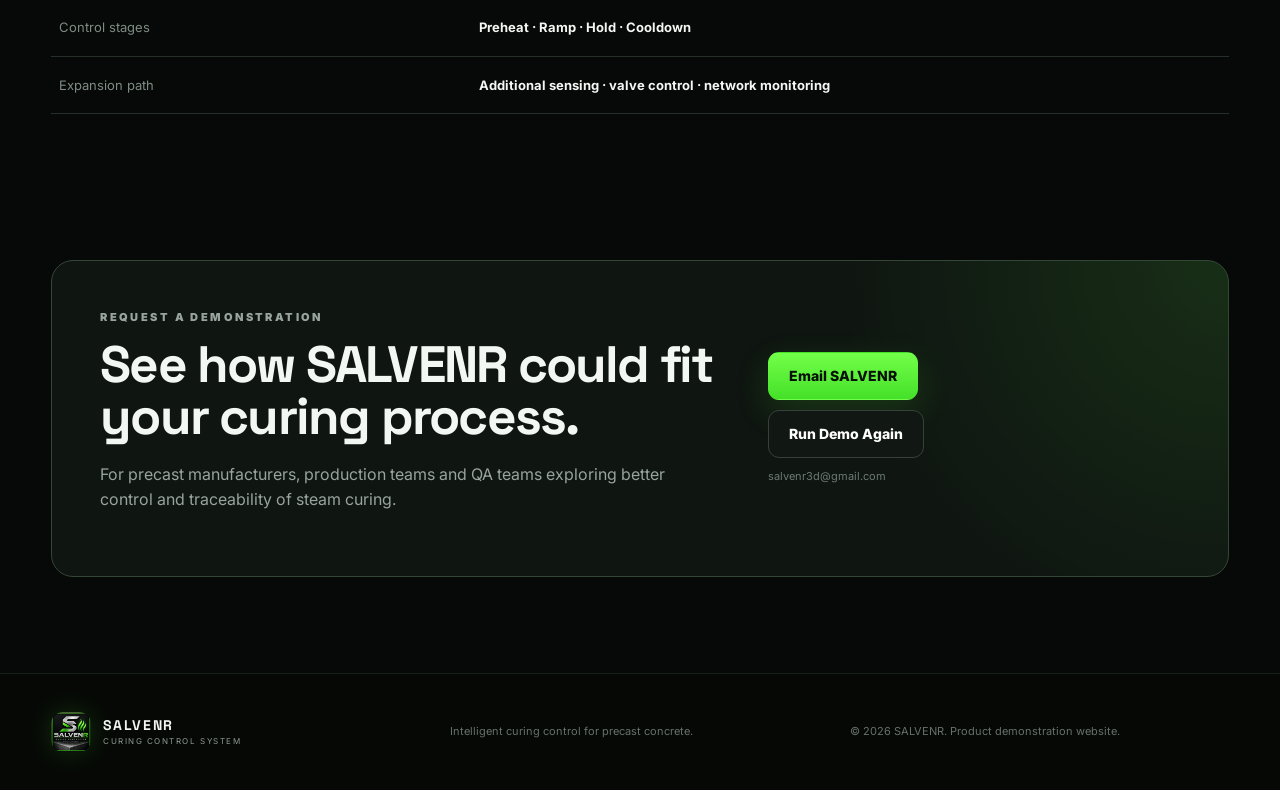
==== commit dc5ee897: "Update index.html i deleted the line that i will add tha app this has now been completed" ====
--- a/index.html
+++ b/index.html
@@ -58,7 +58,7 @@
           <div class="device-frame device-mini" aria-hidden="true">
             <div class="device-topline">
               <span>SALVENR CURING CONTROLLER 01</span>
-              <span class="online">STATUS: CURING</span>
+              <spanThe class="online">STATUS: CURING</span>
             </div>
             <div class="mini-grid">
               <div class="mini-temp"><small>CONCRETE 1</small><b>54.8°</b><span>↗ +0.4°C</span></div>
@@ -541,7 +541,7 @@
             <div><b>MOBILE</b><span>phone & tablet</span></div>
           </div>
           <a class="button primary" href="https://github.com/SalveneR/salvenr/releases/latest/download/SALVENR.apk">Download Android APK</a>
-          <p class="download-note">The download becomes active when <strong>SALVENR.apk</strong> is attached to the latest GitHub Release.</p>
+    
         </div>
       </div>
     </section>
@@ -595,4 +595,4 @@
 
   <script src="app.js"></script>
 </body>
-</html>+</html>
